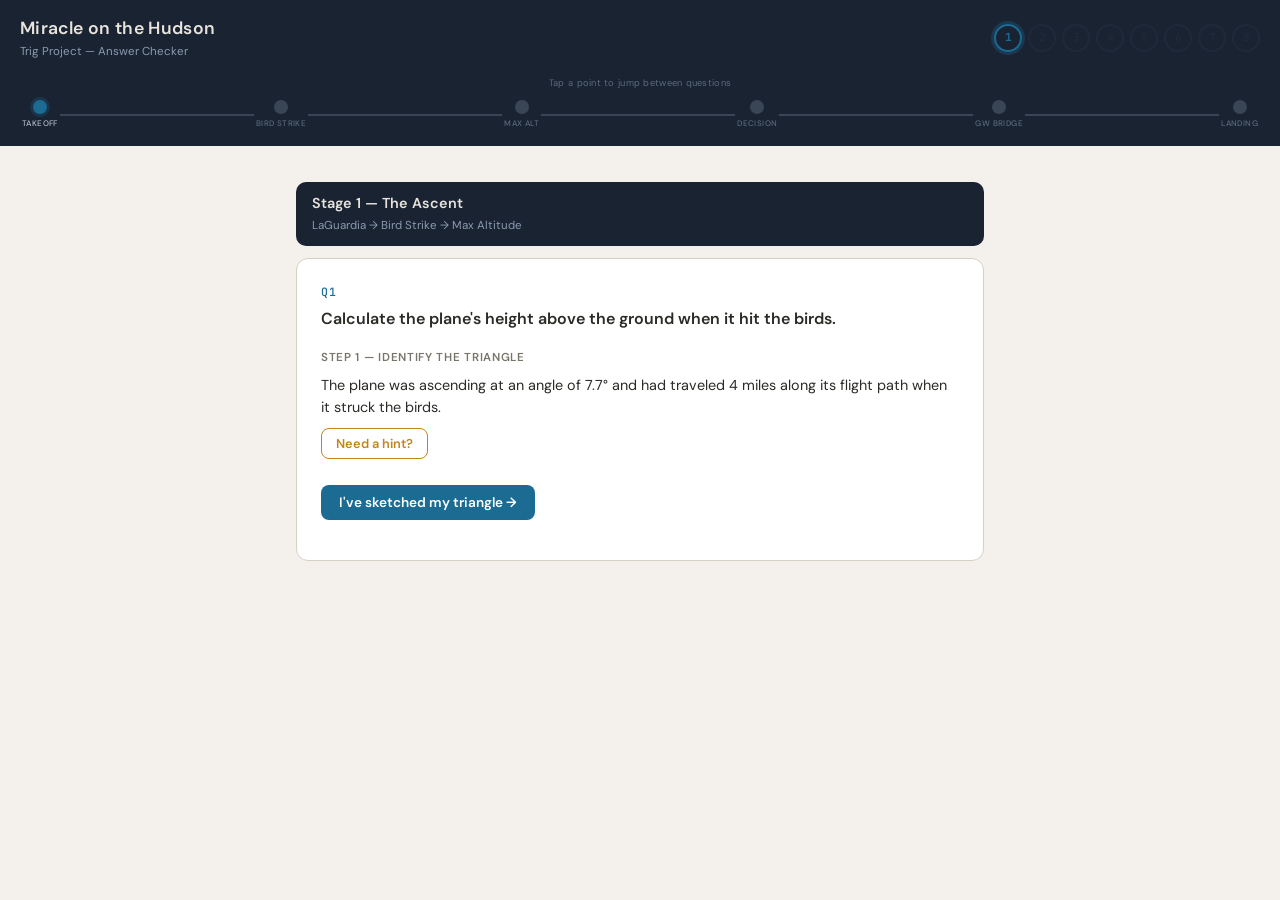
==== index.html @ 53fdb50f "Rename Miracle_on_the_Hudson_Checker.html to index.html" ====
<!DOCTYPE html>
<html lang="en">
<head>
<meta charset="UTF-8">
<meta name="viewport" content="width=device-width, initial-scale=1.0">
<title>Miracle on the Hudson — Answer Checker</title>
<link href="https://fonts.googleapis.com/css2?family=DM+Sans:wght@400;500;600;700&family=JetBrains+Mono:wght@400;500&display=swap" rel="stylesheet">
<style>
*,*::before,*::after{box-sizing:border-box;margin:0;padding:0}
:root{
  --bg:#F4F1EC;--surface:#FFF;--border:#D6D0C4;--text:#2C2A26;--muted:#7A756B;
  --accent:#1B6B93;--accent-lt:#E8F1F5;--ok:#3A7D44;--ok-lt:#E6F2E8;
  --warn:#C4841D;--warn-lt:#FDF3E4;--err:#B33A3A;--err-lt:#FBEAEA;
}
body{font-family:'DM Sans',sans-serif;background:var(--bg);color:var(--text);line-height:1.6;min-height:100vh}

/* ── HEADER ── */
.hdr{background:#1A2332;color:#E8E4DD;padding:14px 20px;position:sticky;top:0;z-index:100;display:flex;justify-content:space-between;align-items:center;gap:12px}
.hdr-left h1{font-size:1.1rem;font-weight:600;letter-spacing:.02em}
.hdr-left .sub{font-size:.72rem;color:#8A9BB0;margin-top:1px}
.hdr-dots{display:flex;gap:6px;align-items:center}
.qd{width:28px;height:28px;border-radius:50%;display:flex;align-items:center;justify-content:center;font-family:'JetBrains Mono',monospace;font-size:.7rem;font-weight:700;border:2px solid #3A4556;color:#3A4556;background:transparent;cursor:pointer;transition:all .2s;flex-shrink:0}
.qd:hover{transform:scale(1.15)}
.qd.done{background:var(--ok);border-color:var(--ok);color:#fff}
.qd.skip{background:var(--warn);border-color:var(--warn);color:#fff}
.qd.active{border-color:var(--accent);color:var(--accent);box-shadow:0 0 0 3px rgba(27,107,147,.3)}
.qd.locked{border-color:#2A3344;color:#2A3344;cursor:default;opacity:.4}
.qd.locked:hover{transform:none}

/* ── FLIGHT NAV ── */
.fp{background:#1A2332;padding:0 20px 12px;position:sticky;top:58px;z-index:99}
.fp-hint{font-size:.58rem;color:#5A6A7A;text-align:center;margin-bottom:6px;letter-spacing:.03em}
.ft{display:flex;align-items:center}
.fn{display:flex;flex-direction:column;align-items:center;z-index:2;flex-shrink:0;cursor:pointer;padding:4px 2px;border-radius:8px;transition:background .2s}
.fn:hover{background:rgba(255,255,255,.06)}
.fn .d{width:14px;height:14px;border-radius:50%;background:#3A4556;border:2px solid #3A4556;transition:.3s}
.fn.a .d{background:var(--accent);border-color:var(--accent);box-shadow:0 0 0 3px rgba(27,107,147,.25)}
.fn.c .d{background:var(--ok);border-color:var(--ok)}
.fn.sk .d{background:var(--warn);border-color:var(--warn)}
.fn:hover .d{transform:scale(1.25)}
.fn .l{font-size:.5rem;color:#5A6A7A;margin-top:3px;white-space:nowrap;text-transform:uppercase;letter-spacing:.05em;font-weight:500}
.fn.a .l,.fn.c .l{color:#B0BCC8}
.fn.sk .l{color:#D4A84A}
.fl{flex:1;height:2px;background:#3A4556;z-index:1}
.fl.c{background:var(--ok)}

/* ── MAIN ── */
.main{max-width:720px;margin:0 auto;padding:16px 16px 40px}

/* Stage headers */
.sh{margin:20px 0 12px;padding:10px 16px;background:#1A2332;color:#E8E4DD;border-radius:10px;display:none}
.sh.v{display:block}
.sh h2{font-size:.9rem;font-weight:600}
.sh p{font-size:.72rem;color:#8A9BB0;margin-top:2px}

/* Cards */
.card{background:var(--surface);border:1px solid var(--border);border-radius:12px;padding:24px;margin-bottom:14px;display:none}
.card.v{display:block}
.card.done{display:block;padding:10px 18px;background:var(--ok-lt);border-color:var(--ok)}
.card.done .qn{margin-bottom:0;color:var(--ok)}
.card.done .qp,.card.done .step,.card.done .fb,.card.done .result-box,.card.done .btn{display:none}
.done-check{color:var(--ok);font-weight:600;font-size:.82rem;display:inline;margin-left:8px}
.card.skipped{display:block;padding:10px 18px;background:var(--warn-lt);border-color:var(--warn);cursor:pointer}
.card.skipped .qn{margin-bottom:0;color:var(--warn)}
.card.skipped .qp,.card.skipped .step,.card.skipped .fb,.card.skipped .result-box,.card.skipped .btn{display:none}
.skip-tag{color:var(--warn);font-weight:600;font-size:.82rem;display:inline;margin-left:8px}

.qn{font-family:'JetBrains Mono',monospace;font-size:.72rem;font-weight:500;color:var(--accent);text-transform:uppercase;letter-spacing:.08em;margin-bottom:6px}
.qp{font-size:1rem;font-weight:600;margin-bottom:18px;line-height:1.5}

/* Steps */
.step{display:none;margin-bottom:16px;animation:fadeIn .3s ease}
.step.show{display:block}
@keyframes fadeIn{from{opacity:0;transform:translateY(8px)}to{opacity:1;transform:none}}
.step-label{font-size:.72rem;font-weight:600;color:var(--muted);text-transform:uppercase;letter-spacing:.06em;margin-bottom:6px}
.step-text{font-size:.9rem;color:var(--text);margin-bottom:10px;line-height:1.55}

/* Triangle fields */
.tri-grid{display:grid;grid-template-columns:1fr 1fr;gap:10px;max-width:360px;margin-bottom:12px}
.tri-field label{display:block;font-size:.75rem;font-weight:600;color:var(--muted);margin-bottom:3px;text-transform:uppercase;letter-spacing:.04em}
.tri-field input{
  font-family:'JetBrains Mono',monospace;font-size:.95rem;padding:8px 12px;
  border:2px solid var(--border);border-radius:8px;background:var(--bg);color:var(--text);width:100%;transition:border-color .2s;
}
.tri-field input:focus{outline:none;border-color:var(--accent)}
.tri-field input.field-err{border-color:var(--err);background:var(--err-lt)}

/* Ratio buttons */
.ratio-row{display:flex;gap:10px;margin-bottom:12px;flex-wrap:wrap}
.ratio-btn{
  font-family:'JetBrains Mono',monospace;font-size:.95rem;font-weight:600;
  padding:12px 24px;border:2px solid var(--accent);border-radius:8px;
  background:var(--accent-lt);color:var(--accent);cursor:pointer;transition:.2s;min-width:80px;text-align:center;
}
.ratio-btn:hover{background:var(--accent);color:#fff}
.ratio-btn.inv{border-color:#6B4C9A;background:#F3EFF8;color:#6B4C9A}
.ratio-btn.inv:hover{background:#6B4C9A;color:#fff}

/* Hint */
.btn-hint{background:transparent;color:var(--warn);border:1.5px solid var(--warn);font-size:.8rem;padding:6px 14px;cursor:pointer;border-radius:8px;font-family:'DM Sans',sans-serif;font-weight:600;transition:.2s}
.btn-hint:hover{background:var(--warn-lt)}
.hint-text{background:var(--warn-lt);border-left:3px solid var(--warn);padding:10px 14px;border-radius:0 8px 8px 0;margin-bottom:10px;font-size:.9rem;color:var(--text);line-height:1.55;font-style:italic;animation:fadeIn .3s ease}

/* Buttons */
.btn{font-family:'DM Sans',sans-serif;font-size:.85rem;font-weight:600;padding:9px 18px;border:none;border-radius:8px;cursor:pointer;transition:.2s}
.btn-go{background:var(--accent);color:#fff}
.btn-go:hover{background:#155A7A}
.btn-next{background:var(--ok);color:#fff}
.btn-next:hover{background:#2E6B37}
.btn-reset{background:transparent;color:var(--err);border:1.5px solid var(--err);font-size:.8rem;padding:6px 14px;cursor:pointer}
.btn-reset:hover{background:var(--err-lt)}

/* Select */
select{font-family:'DM Sans',sans-serif;font-size:.92rem;padding:9px 12px;border:2px solid var(--border);border-radius:8px;background:var(--bg);color:var(--text);cursor:pointer}
select.s-ok{border-color:var(--ok);background:var(--ok-lt)}
select.s-err{border-color:var(--err);background:var(--err-lt)}

/* Feedback */
.fb{margin-top:12px;padding:10px 14px;border-radius:8px;font-size:.88rem;font-weight:500;display:none;line-height:1.5}
.fb.show{display:block}
.fb.ok{background:var(--ok-lt);color:var(--ok)}
.fb.warn{background:var(--warn-lt);color:var(--warn)}
.fb.err{background:var(--err-lt);color:var(--err)}

/* Result box */
.result-box{background:#F0F7FA;border:2px solid var(--accent);border-radius:10px;padding:16px 20px;margin-top:12px}
.result-eq{font-family:'JetBrains Mono',monospace;font-size:1rem;color:var(--accent);font-weight:600;margin-bottom:4px}
.result-val{font-family:'JetBrains Mono',monospace;font-size:1.3rem;color:var(--ok);font-weight:700}

/* Calc row */
.calc-row{display:flex;gap:10px;align-items:center;flex-wrap:wrap;margin-top:12px}
.calc-row input{
  font-family:'JetBrains Mono',monospace;font-size:1rem;padding:10px 14px;
  border:2px solid var(--border);border-radius:8px;background:var(--bg);color:var(--text);width:160px;transition:border-color .2s;
}
.calc-row input:focus{outline:none;border-color:var(--accent)}
.calc-row input.c-ok{border-color:var(--ok);background:var(--ok-lt)}
.calc-row input.c-warn{border-color:var(--warn);background:var(--warn-lt)}
.calc-row input.c-err{border-color:var(--err);background:var(--err-lt)}

@media(max-width:600px){
  .hdr{padding:10px 12px;flex-wrap:wrap;gap:8px}
  .hdr-dots{gap:4px}
  .qd{width:24px;height:24px;font-size:.6rem}
  .fp{padding:0 12px 10px}
  .main{padding:12px 10px 40px}
  .card{padding:18px 14px}
  .fn .l{font-size:.42rem}
  .tri-grid{gap:8px}
  .calc-row input{width:120px}
}
</style>
</head>
<body>
<header class="hdr">
  <div class="hdr-left"><h1>Miracle on the Hudson</h1><div class="sub">Trig Project &mdash; Answer Checker</div></div>
  <div class="hdr-dots" id="hdrDots"></div>
</header>
<div class="fp"><div class="fp-hint">Tap a point to jump between questions</div><div class="ft" id="ft"></div></div>
<main class="main" id="main"></main>

<script>
var NODES = ['Takeoff','Bird Strike','Max Alt','Decision','GW Bridge','Landing'];
var NODE_Q_MAP = [0, 0, 1, 2, 4, 6];

var STAGES = [
  {t:'Stage 1 \u2014 The Ascent', d:'LaGuardia \u2192 Bird Strike \u2192 Max Altitude'},
  {t:'Stage 2 \u2014 The Descent', d:'Max Altitude \u2192 Decision Point'},
  {t:'Stage 3 \u2014 The Approach', d:'GW Bridge \u2192 Hudson River Landing'}
];

var QS = [
  {id:'q1', stage:0, num:'Q1', type:'trig', unitType:'length',
    prompt:'Calculate the plane\'s height above the ground when it hit the birds.',
    context:'The plane was ascending at an angle of 7.7\u00B0 and had traveled 4 miles along its flight path when it struck the birds.',
    sketch:'The plane\'s path is the hypotenuse. The ground is the adjacent side. The height is the opposite side. The 7.7\u00B0 angle is at the ground.',
    expected:{x:'opp', angle:[7.5,7.9], hyp:[[3.8,4.2],[20900,21400]], adj:null, opp:null, ratios:['sin']}},
  {id:'q2', stage:0, num:'Q2', type:'trig', unitType:'length',
    prompt:'How far could the plane travel during the 19-second climb to max altitude?',
    context:'After the bird strike, the plane continued to climb at 2\u00B0 and reached a maximum altitude of 3,060 feet.',
    sketch:'First: subtract your Q1 answer from 3,060 to find how much higher the plane climbed. That extra altitude is the opposite side. The 2\u00B0 angle is at the base. The distance traveled is the hypotenuse \u2014 that\'s your unknown.',
    expected:{x:'hyp', angle:[1.8,2.2], opp:[[150,320]], adj:null, hyp:null, ratios:['sin']}},
  {id:'q3', stage:1, num:'Q3', type:'select',
    prompt:'The plane dropped 1,390 feet while covering 0.5 miles horizontally. Was the actual distance traveled greater than, less than, or equal to 0.5 miles?',
    hint:'The horizontal distance is one leg of the right triangle. The actual flight path is the hypotenuse. In any right triangle, which side is always the longest?',
    options:['Choose one...','Greater than 0.5 miles','Less than 0.5 miles','Equal to 0.5 miles'], correct:'Greater than 0.5 miles'},
  {id:'q4', stage:1, num:'Q4', type:'select',
    prompt:'How do you know?',
    hint:'Think about the relationship between the hypotenuse and the legs in any right triangle.',
    options:['Choose one...','The hypotenuse is always longer than either leg','The angle was steep so it went farther','The plane was moving fast'], correct:'The hypotenuse is always longer than either leg'},
  {id:'q5', stage:1, num:'Q5', type:'trig', unitType:'degrees',
    prompt:'At what angle did the plane descend?',
    context:'The plane dropped 1,390 feet. The horizontal distance covered was 0.5 miles.',
    sketch:'The altitude drop (1,390 ft) is the opposite side. The horizontal distance is the adjacent side \u2014 convert 0.5 miles to feet first! The descent angle is what you\'re solving for.',
    expected:{x:'angle', opp:[[1380,1400]], adj:[[2620,2680]], hyp:null, angle:null, ratios:['tan']}},
  {id:'q6', stage:2, num:'Q6', type:'trig', unitType:'length',
    prompt:'The airplane leveled off at a 3\u00B0 descent angle for the next two miles. How many feet did it drop in altitude?',
    context:'Descent angle is 3\u00B0. Horizontal distance is 2 miles.',
    sketch:'The horizontal distance is the adjacent side \u2014 convert to feet! The altitude drop is the opposite side (your unknown). The 3\u00B0 angle is the descent angle.',
    expected:{x:'opp', angle:[2.8,3.2], adj:[[1.8,2.2],[10400,10700]], hyp:null, opp:null, ratios:['tan']}},
  {id:'q7', stage:2, num:'Q7', type:'trig', unitType:'length',
    prompt:'The GW Bridge is 6 miles from where the plane landed. How high was the plane when it passed over the bridge?',
    context:'The plane descended at 2\u00B0 from the GW Bridge to its landing on the Hudson (altitude = 0 ft). Horizontal distance: 6 miles.',
    sketch:'Work backwards from landing. The horizontal distance (6 miles) is the adjacent side \u2014 convert to feet! The height at the bridge is the opposite side (your unknown). The 2\u00B0 descent angle connects them.',
    expected:{x:'opp', angle:[1.8,2.2], adj:[[5.8,6.2],[31400,32000]], hyp:null, opp:null, ratios:['tan']}},
  {id:'q8', stage:2, num:'Q8', type:'clearance',
    prompt:'The George Washington Bridge is 212 feet tall. By how many feet did the plane clear the bridge?',
    hint:'Clearance = (your Q7 answer) \u2212 212 feet.',
    bridgeHeight:212, atcReport:900}
];

// ── STATE ──
var S = {};
var activeQ = 0;

function init() {
  S = {};
  for (var i = 0; i < QS.length; i++) {
    var q = QS[i];
    S[q.id] = {step:0, ratioOk:false, correct:false, dismissed:false, skipped:false, value:'', hintsUsed:[], hintsShown:{}};
    if (q.type === 'trig') {
      S[q.id].fields = {opp:'',adj:'',hyp:'',angle:''};
      S[q.id].ratio = '';
      S[q.id].inverse = false;
      S[q.id].result = null;
      S[q.id].calcValue = '';
      S[q.id].calcUnit = '';
      S[q.id].calcFeedback = '';
    }
    if (q.type === 'clearance') {
      S[q.id].calcValue = '';
      S[q.id].calcFeedback = '';
    }
  }
  activeQ = 0;
}

// ── PROGRESSION ──
function stageOk(st) {
  if (st === 0) return true;
  for (var i = 0; i < QS.length; i++) { if (QS[i].stage === st-1 && !S[QS[i].id].dismissed) return false; }
  return true;
}
function qUnlocked(qi) {
  var q = QS[qi];
  if (!stageOk(q.stage)) return false;
  if (qi === 0) return true;
  var p = QS[qi-1];
  if (p.stage !== q.stage) return true;
  return S[p.id].dismissed;
}
function stageDone(st) {
  for (var i = 0; i < QS.length; i++) { if (QS[i].stage === st && !S[QS[i].id].dismissed) return false; }
  return true;
}

// ── HELPERS ──
function inRange(v,ranges) {
  if (!ranges) return true;
  for (var i=0;i<ranges.length;i++){var r=ranges[i];if(Array.isArray(r)&&v>=r[0]&&v<=r[1])return true;}
  return false;
}
function fmt(n) {
  if (Math.abs(n)>=100) return Math.round(n).toLocaleString();
  if (Math.abs(n)>=10) return n.toFixed(1);
  return n.toFixed(4);
}
function esc(s){return(s||'').replace(/&/g,'&amp;').replace(/"/g,'&quot;').replace(/</g,'&lt;');}
function copyObj(o){return JSON.parse(JSON.stringify(o));}
function detectUnit(q,s){
  if(q.unitType==='degrees')return 'degrees';
  var fk=['opp','adj','hyp'],nv=[];
  for(var i=0;i<fk.length;i++){var tv=(s.fields[fk[i]]||'').toString().trim();if(tv.toLowerCase()==='x'||!tv)continue;var n=parseFloat(tv);if(!isNaN(n))nv.push(n);}
  var small=true;for(var i=0;i<nv.length;i++){if(nv[i]>=100){small=false;break;}}
  return(nv.length>0&&small)?'miles':'feet';
}

// ── ACTIONS ──
function navTo(qi) {
  if(qi<0||qi>=QS.length||!qUnlocked(qi))return;
  if(qi>activeQ){for(var j=activeQ;j<qi;j++){if(qUnlocked(j)&&!S[QS[j].id].dismissed&&!S[QS[j].id].correct)S[QS[j].id].skipped=true;}}
  S[QS[qi].id].skipped=false;
  activeQ=qi;render();window.scrollTo({top:0,behavior:'smooth'});
}
function advStep(id){S[id].step++;render();}
function dismissQ(id){
  S[id].dismissed=true;S[id].skipped=false;
  var qi=-1;for(var i=0;i<QS.length;i++){if(QS[i].id===id){qi=i;break;}}
  if(qi<QS.length-1){activeQ=qi+1;}
  render();window.scrollTo({top:0,behavior:'smooth'});
}
function showHint(id,hid){
  S[id].hintsShown[hid]=true;
  if(S[id].hintsUsed.indexOf(hid)===-1)S[id].hintsUsed.push(hid);
  render();
}
function updField(id,k,v){S[id].fields[k]=v;S[id].result=null;S[id].ratioOk=false;}
function selAns(id,v){S[id].value=v;S[id].correct=false;render();}
function chkSel(id){
  var q=null;for(var i=0;i<QS.length;i++){if(QS[i].id===id){q=QS[i];break;}}
  S[id].correct=(S[id].value===q.correct);render();
}
function updCalc(id,val){S[id].calcValue=val;S[id].calcFeedback='';}
function updCalcUnit(id,val){S[id].calcUnit=val;S[id].calcFeedback='';}

function clickRatio(id,ratio,inverse){
  var q=null;for(var i=0;i<QS.length;i++){if(QS[i].id===id){q=QS[i];break;}}
  var s=S[id],f=s.fields,ex=q.expected;
  var xField=null,xCount=0,fk=['opp','adj','hyp','angle'];
  for(var i=0;i<fk.length;i++){if((f[fk[i]]||'').toString().toLowerCase().trim()==='x'){xField=fk[i];xCount++;}}
  if(xCount!==1){s.result={error:'Mark exactly one field as "x" \u2014 the value you are solving for.'};render();return;}
  if(xField!==ex.x){s.result={error:'Think about what the question is asking you to find. Which measurement is the unknown?'};render();return;}
  if(xField==='angle'&&!inverse){s.result={error:'You\'re solving for an angle. When you know the sides and need the angle, you need an inverse trig function.'};render();return;}
  if(xField!=='angle'&&inverse){s.result={error:'You\'re solving for a side, not an angle. Use a regular trig ratio (SIN, COS, or TAN) instead of an inverse.'};render();return;}
  var errs={},names={opp:'Opposite',adj:'Adjacent',hyp:'Hypotenuse',angle:'Angle'};
  for(var i=0;i<fk.length;i++){var k=fk[i];if(k===xField)continue;var tv=(f[k]||'').toString().trim();if(!tv)continue;var n=parseFloat(tv);if(isNaN(n)){errs[k]=true;continue;}var expected=(k==='angle')?(ex.angle?[ex.angle]:null):ex[k];if(expected&&!inRange(n,expected))errs[k]=true;}
  if(Object.keys(errs).length>0){var bad=Object.keys(errs).map(function(k){return names[k];}).join(', ');s.result={error:'Check your value for: '+bad+'. Re-read the problem and review your diagram.',ef:errs};render();return;}
  if(ex.ratios.indexOf(ratio)===-1){s.result={error:'That ratio does not connect your angle to the unknown. Think: SOH-CAH-TOA. Which ratio uses the sides you have?'};render();return;}
  var vals={};for(var i=0;i<fk.length;i++){var k=fk[i];var tv=(f[k]||'').trim();if(tv.toLowerCase()==='x'||!tv)continue;vals[k]=parseFloat(tv);}
  var rad=function(d){return d*Math.PI/180;};var ans=null;
  if(xField==='opp'){if(ratio==='sin')ans=vals.hyp*Math.sin(rad(vals.angle));if(ratio==='tan')ans=vals.adj*Math.tan(rad(vals.angle));}
  if(xField==='adj'){if(ratio==='cos')ans=vals.hyp*Math.cos(rad(vals.angle));if(ratio==='tan')ans=vals.opp/Math.tan(rad(vals.angle));}
  if(xField==='hyp'){if(ratio==='sin')ans=vals.opp/Math.sin(rad(vals.angle));if(ratio==='cos')ans=vals.adj/Math.cos(rad(vals.angle));}
  if(xField==='angle'){if(ratio==='sin')ans=Math.asin(vals.opp/vals.hyp)*180/Math.PI;if(ratio==='cos')ans=Math.acos(vals.adj/vals.hyp)*180/Math.PI;if(ratio==='tan')ans=Math.atan(vals.opp/vals.adj)*180/Math.PI;}
  if(ans===null||isNaN(ans)){s.result={error:'Something went wrong. Check your values.'};render();return;}
  var rm={sin:['opp','hyp'],cos:['adj','hyp'],tan:['opp','adj']};var parts=rm[ratio];var eq='';
  if(xField==='angle'){eq=ratio+'\u207B\u00B9( '+vals[parts[0]]+' / '+vals[parts[1]]+' ) = ?';}
  else if(xField===parts[0]){eq=ratio+'('+vals.angle+'\u00B0) \u00D7 '+vals[parts[1]]+' = ?';}
  else if(xField===parts[1]){eq=vals[parts[0]]+' / '+ratio+'('+vals.angle+'\u00B0) = ?';}
  s.ratio=ratio;s.inverse=inverse;s.result={answer:ans,equation:eq};s.ratioOk=true;s.calcValue='';s.calcUnit='';s.calcFeedback='';render();
}

function checkCalc(id){
  var q=null;for(var i=0;i<QS.length;i++){if(QS[i].id===id){q=QS[i];break;}}
  var s=S[id];var typed=parseFloat(s.calcValue);
  if(isNaN(typed)){s.calcFeedback='err:Enter a number.';render();return;}
  var computed=s.result.answer;var computedUnit=detectUnit(q,s);
  var studentVal=typed;
  if(q.unitType==='length'){
    var su=s.calcUnit||'feet';
    if(computedUnit==='feet'&&su==='miles')studentVal=typed*5280;
    if(computedUnit==='miles'&&su==='feet')studentVal=typed/5280;
  }
  var diff=Math.abs(studentVal-computed);var pct=(computed!==0)?(diff/Math.abs(computed))*100:diff;
  if(pct<=2){s.correct=true;s.calcFeedback='ok';}
  else if(pct<=8){s.calcFeedback='warn:Close! Double-check your rounding or make sure your calculator is in degree mode.';}
  else{s.calcFeedback='err:That\'s not matching. Re-enter the equation in your calculator carefully. If you\'re stuck, bring your work to your teacher.';}
  render();
}

function resetQ(id){
  var hu=S[id].hintsUsed;
  S[id]={step:1,ratioOk:false,correct:false,dismissed:false,skipped:false,value:'',hintsUsed:hu,hintsShown:{},
    fields:{opp:'',adj:'',hyp:'',angle:''},ratio:'',inverse:false,result:null,calcValue:'',calcUnit:'',calcFeedback:''};
  render();
}

function updClearance(id,val){S[id].calcValue=val;S[id].calcFeedback='';}

function checkClearance(id){
  var q=null;for(var i=0;i<QS.length;i++){if(QS[i].id===id){q=QS[i];break;}}
  var s=S[id];var typed=parseFloat(s.calcValue);
  if(isNaN(typed)){s.calcFeedback='err:Enter a number.';render();return;}
  if(typed>=750&&typed<=1050){s.correct=true;s.calcFeedback='ok';}
  else if(typed>=600&&typed<=1200){s.calcFeedback='warn:That\'s in the neighborhood but seems off. Clearance = (height at bridge) \u2212 212. Double-check your subtraction.';}
  else{s.calcFeedback='err:That doesn\'t seem right. Clearance = (your Q7 answer) \u2212 212 feet. Try again, or bring your work to your teacher.';}
  render();
}

// ── RENDER ──
function render(){
  var m=document.getElementById('main');m.innerHTML='';
  var cs=-1;
  for(var qi=0;qi<QS.length;qi++){
    var q=QS[qi];
    if(q.stage!==cs){
      cs=q.stage;
      if(stageDone(q.stage)){while(qi<QS.length-1&&QS[qi+1].stage===q.stage)qi++;continue;}
      if(stageOk(q.stage)){var sh=document.createElement('div');sh.className='sh v';sh.innerHTML='<h2>'+STAGES[q.stage].t+'</h2><p>'+STAGES[q.stage].d+'</p>';m.appendChild(sh);}
    }
    var s=S[q.id];var card=document.createElement('div');
    if(s.dismissed){
      card.className='card done';card.id='c-'+q.id;
      card.innerHTML='<div class="qn">'+q.num+'<span class="done-check">\u2713 Complete</span></div>';
    }else if(s.skipped&&qi!==activeQ){
      card.className='card skipped';card.id='c-'+q.id;
      card.innerHTML='<div class="qn">'+q.num+'<span class="skip-tag">\u25CB Skipped \u2014 tap to return</span></div>';
      (function(idx){card.addEventListener('click',function(){navTo(idx);});})(qi);
    }else if(qi===activeQ&&qUnlocked(qi)){
      card.className='card v';card.id='c-'+q.id;
      var h='<div class="qn">'+q.num+'</div><div class="qp">'+q.prompt+'</div>';
      if(q.type==='trig')h+=renderTrig(q,s,qi);
      else if(q.type==='clearance')h+=renderClearance(q,s,qi);
      else h+=renderSel(q,s,qi);
      card.innerHTML=h;
    }else{continue;}
    m.appendChild(card);
  }
  renderTrack();renderDots();
}

function renderTrig(q,s,qi){
  var h='';
  // Step 1
  h+='<div class="step show"><div class="step-label">Step 1 \u2014 Identify the Triangle</div><div class="step-text">'+q.context+'</div>';
  if(s.hintsShown.sketch){h+='<div class="hint-text">'+q.sketch+'</div>';}
  else if(!s.ratioOk&&!s.correct){h+='<button class="btn-hint" onclick="showHint(\''+q.id+'\',\'sketch\')">Need a hint?</button><br><br>';}
  if(s.step===0&&!s.correct){h+='<button class="btn btn-go" onclick="advStep(\''+q.id+'\')">I\'ve sketched my triangle \u2192</button>';}
  h+='</div>';
  // Step 2
  if(s.step>=1){
    var ef=(s.result&&s.result.ef)||{};
    h+='<div class="step show"><div class="step-label">Step 2 \u2014 Label What You Know</div><div class="step-text">Fill in the value for each part you know. Put <strong>x</strong> for the unknown. Leave unused fields blank.</div><div class="tri-grid">';
    var fk=['opp','adj','hyp','angle'],fn={opp:'Opposite',adj:'Adjacent',hyp:'Hypotenuse',angle:'Angle'};
    for(var i=0;i<fk.length;i++){var k=fk[i];h+='<div class="tri-field"><label>'+fn[k]+'</label><input type="text" value="'+esc(s.fields[k])+'" oninput="updField(\''+q.id+'\',\''+k+'\',this.value)" class="'+(ef[k]?'field-err':'')+'" '+((s.ratioOk||s.correct)?'readonly ':'')+' placeholder="value or x"></div>';}
    h+='</div>';
    if(s.step===1&&!s.ratioOk&&!s.correct){h+='<button class="btn btn-go" onclick="advStep(\''+q.id+'\')">I\'ve labeled my triangle \u2192</button>';}
    h+='</div>';
  }
  // Step 3
  if(s.step>=2&&!s.ratioOk&&!s.correct){
    h+='<div class="step show"><div class="step-label">Step 3 \u2014 Choose Your Ratio</div><div class="step-text">Which trig ratio connects your angle to the sides you labeled?</div><div class="ratio-row">';
    h+='<button class="ratio-btn" onclick="clickRatio(\''+q.id+'\',\'sin\',false)">SIN</button>';
    h+='<button class="ratio-btn" onclick="clickRatio(\''+q.id+'\',\'cos\',false)">COS</button>';
    h+='<button class="ratio-btn" onclick="clickRatio(\''+q.id+'\',\'tan\',false)">TAN</button>';
    h+='</div><div class="ratio-row">';
    h+='<button class="ratio-btn inv" onclick="clickRatio(\''+q.id+'\',\'sin\',true)">SIN\u207B\u00B9</button>';
    h+='<button class="ratio-btn inv" onclick="clickRatio(\''+q.id+'\',\'cos\',true)">COS\u207B\u00B9</button>';
    h+='<button class="ratio-btn inv" onclick="clickRatio(\''+q.id+'\',\'tan\',true)">TAN\u207B\u00B9</button>';
    h+='</div></div>';
  }
  // Ratio error
  if(s.result&&s.result.error&&!s.ratioOk&&!s.correct){
    h+='<div class="fb err show">\u26A0 '+s.result.error+'<br><br><strong>Bring your work to your teacher for help.</strong></div>';
    h+='<div style="margin-top:10px"><button class="btn btn-reset" onclick="resetQ(\''+q.id+'\')">\u21BA Start Over</button></div>';
  }
  // Step 4 - calculator
  if(s.ratioOk&&!s.correct){
    h+='<div class="step show"><div class="step-label">Step 4 \u2014 Solve with Your Calculator</div>';
    h+='<div class="result-box"><div class="result-eq">'+s.result.equation+'</div></div>';
    h+='<div class="step-text" style="margin-top:12px">Type this into your calculator and enter your answer:</div>';
    h+='<div class="calc-row">';
    var cfClass='';if(s.calcFeedback){if(s.calcFeedback==='ok')cfClass=' c-ok';else if(s.calcFeedback.indexOf('warn:')===0)cfClass=' c-warn';else if(s.calcFeedback.indexOf('err:')===0)cfClass=' c-err';}
    h+='<input type="text" inputmode="decimal" value="'+esc(s.calcValue)+'" placeholder="Your answer" oninput="updCalc(\''+q.id+'\',this.value)" class="'+cfClass.trim()+'">';
    if(q.unitType==='length'){h+='<select onchange="updCalcUnit(\''+q.id+'\',this.value)"><option value="feet"'+(s.calcUnit==='feet'||!s.calcUnit?' selected':'')+'>feet</option><option value="miles"'+(s.calcUnit==='miles'?' selected':'')+'>miles</option></select>';}
    else{h+='<span style="font-size:.85rem;color:var(--muted);font-weight:500">degrees</span>';}
    h+='<button class="btn btn-go" onclick="checkCalc(\''+q.id+'\')">Check</button></div>';
    if(s.calcFeedback&&s.calcFeedback!=='ok'){var fbType=s.calcFeedback.indexOf('warn:')===0?'warn':'err';var fbMsg=s.calcFeedback.split(':').slice(1).join(':');h+='<div class="fb '+fbType+' show" style="margin-top:10px">'+fbMsg+'</div>';}
    h+='</div>';
  }
  // Success
  if(s.correct){
    var du=detectUnit(q,s);var doneEq=s.result.equation.replace('= ?','= '+fmt(s.result.answer)+' '+du);
    h+='<div class="step show"><div class="result-box"><div class="result-eq">'+doneEq+'</div><div class="result-val">\u2713 '+s.calcValue+' '+(s.calcUnit||du)+'</div></div>';
    h+='<div class="fb ok show" style="margin-top:12px">\u2713 Nice work! Your setup and calculation are correct.</div>';
    h+='<div style="margin-top:10px"><button class="btn btn-next" onclick="dismissQ(\''+q.id+'\')">'+(qi<QS.length-1?'Continue':'Finish')+' \u2192</button></div></div>';
  }
  return h;
}

function renderSel(q,s,qi){
  var h='<div class="step show">';
  if(s.hintsShown.hint){h+='<div class="hint-text" style="margin-bottom:12px">'+q.hint+'</div>';}
  else if(!s.correct){h+='<div style="margin-bottom:12px"><button class="btn-hint" onclick="showHint(\''+q.id+'\',\'hint\')">Need a hint?</button></div>';}
  h+='<select onchange="selAns(\''+q.id+'\',this.value)" class="'+(s.correct?'s-ok':(s.value&&s.value!==q.options[0]&&!s.correct?'s-err':''))+'">';
  for(var i=0;i<q.options.length;i++){var o=q.options[i];h+='<option value="'+esc(o)+'" '+(s.value===o?'selected':'')+'>'+o+'</option>';}
  h+='</select>';
  if(!s.correct){h+='<div style="margin-top:10px"><button class="btn btn-go" onclick="chkSel(\''+q.id+'\')">Check</button></div>';}
  if(s.correct){h+='<div class="fb ok show" style="margin-top:10px">\u2713 That\'s right!</div><div style="margin-top:10px"><button class="btn btn-next" onclick="dismissQ(\''+q.id+'\')">Continue \u2192</button></div>';}
  else if(s.value&&s.value!==q.options[0]){h+='<div class="fb err show" style="margin-top:10px">Not quite \u2014 try again.</div>';}
  h+='</div>';return h;
}

function renderClearance(q,s,qi){
  var h='<div class="step show">';
  h+='<div class="step-text">Air traffic controllers reported seeing the plane clear the George Washington Bridge by less than 900 feet. The bridge is '+q.bridgeHeight+' feet tall.</div>';
  if(s.hintsShown.hint){h+='<div class="hint-text">'+q.hint+'</div>';}
  else if(!s.correct){h+='<div style="margin-bottom:12px"><button class="btn-hint" onclick="showHint(\''+q.id+'\',\'hint\')">Need a hint?</button></div>';}
  if(!s.correct){
    h+='<div class="step-text" style="font-weight:600">How many feet of clearance did the plane have above the bridge?</div>';
    h+='<div class="calc-row">';
    var cfClass='';if(s.calcFeedback){if(s.calcFeedback==='ok')cfClass=' c-ok';else if(s.calcFeedback.indexOf('warn:')===0)cfClass=' c-warn';else if(s.calcFeedback.indexOf('err:')===0)cfClass=' c-err';}
    h+='<input type="text" inputmode="decimal" value="'+esc(s.calcValue)+'" placeholder="Clearance in feet" oninput="updClearance(\''+q.id+'\',this.value)" class="'+cfClass.trim()+'">';
    h+='<span style="font-size:.85rem;color:var(--muted);font-weight:500">feet</span>';
    h+='<button class="btn btn-go" onclick="checkClearance(\''+q.id+'\')">Check</button></div>';
    if(s.calcFeedback&&s.calcFeedback!=='ok'){var fbType=s.calcFeedback.indexOf('warn:')===0?'warn':'err';var fbMsg=s.calcFeedback.split(':').slice(1).join(':');h+='<div class="fb '+fbType+' show" style="margin-top:10px">'+fbMsg+'</div>';}
  }
  if(s.correct){
    var val=parseFloat(s.calcValue);
    h+='<div class="result-box" style="margin-top:12px"><div class="result-eq">Plane height at bridge \u2212 Bridge height = Clearance</div><div class="result-val">\u2248 '+Math.round(val)+' feet of clearance</div></div>';
    if(val<q.atcReport){h+='<div class="fb ok show" style="margin-top:12px">\u2713 Your answer confirms the controllers\' report \u2014 the plane cleared the bridge by less than '+q.atcReport+' feet. An incredibly tight margin.</div>';}
    else{h+='<div class="fb warn show" style="margin-top:12px">Your answer of '+Math.round(val)+' feet is right at the '+q.atcReport+'-foot mark. Due to rounding, the actual clearance was likely just under '+q.atcReport+' feet \u2014 confirming the controllers\' report. Either way, an incredibly tight margin.</div>';}
    // Flight path summary
    h+='<div style="margin-top:16px;padding:14px;background:var(--bg);border-radius:10px;border:1px solid var(--border)">';
    h+='<div style="font-size:.8rem;font-weight:600;color:var(--muted);text-transform:uppercase;letter-spacing:.05em;margin-bottom:8px">Your Flight Path Summary</div>';
    var sm=[{id:'q1',label:'Height at bird strike'},{id:'q2',label:'Distance climbed to max altitude'},{id:'q5',label:'Descent angle'},{id:'q6',label:'Altitude drop during 3\u00B0 descent'},{id:'q7',label:'Height at GW Bridge'}];
    for(var i=0;i<sm.length;i++){var ss=S[sm[i].id];if(ss&&ss.correct&&ss.result&&ss.result.answer!==undefined){var sq=null;for(var j=0;j<QS.length;j++){if(QS[j].id===sm[i].id){sq=QS[j];break;}}var du=sq?detectUnit(sq,ss):'feet';h+='<div style="font-size:.88rem;padding:3px 0;color:var(--text)">'+sm[i].label+': <strong>'+fmt(ss.result.answer)+' '+du+'</strong></div>';}}
    h+='</div>';
    h+='<div style="margin-top:12px"><button class="btn btn-next" onclick="dismissQ(\''+q.id+'\')">Finish \u2192</button></div>';
  }
  h+='</div>';return h;
}

// ── HEADER DOTS ──
function renderDots(){
  var c=document.getElementById('hdrDots');c.innerHTML='';
  for(var i=0;i<QS.length;i++){
    var q=QS[i],s=S[q.id];
    var dot=document.createElement('div');dot.className='qd';
    if(s.dismissed){dot.classList.add('done');}
    else if(s.skipped){dot.classList.add('skip');}
    else if(i===activeQ){dot.classList.add('active');}
    else if(!qUnlocked(i)){dot.classList.add('locked');}
    dot.textContent=(i+1);
    (function(idx){dot.addEventListener('click',function(){if(qUnlocked(idx))navTo(idx);});})(i);
    c.appendChild(dot);
  }
}

// ── FLIGHT TRACK ──
function renderTrack(){
  var t=document.getElementById('ft');t.innerHTML='';
  var done=0;for(var i=0;i<QS.length;i++){if(S[QS[i].id].dismissed)done++;}
  var ai=Math.min(Math.floor(done*NODES.length/QS.length),NODES.length-1);
  var nodeSkipped=[];
  for(var i=0;i<NODES.length;i++){var startQ=NODE_Q_MAP[i];var endQ=(i<NODES.length-1)?NODE_Q_MAP[i+1]:QS.length;var hs=false;for(var j=startQ;j<endQ;j++){if(S[QS[j].id].skipped){hs=true;break;}}nodeSkipped.push(hs);}
  for(var i=0;i<NODES.length;i++){
    if(i>0){var ln=document.createElement('div');ln.className='fl'+(i<=ai?' c':'');t.appendChild(ln);}
    var n=document.createElement('div');var cls='fn';if(i<ai)cls+=' c';else if(i===ai)cls+=' a';if(nodeSkipped[i])cls+=' sk';n.className=cls;
    n.innerHTML='<div class="d"></div><div class="l">'+NODES[i]+'</div>';
    (function(idx){n.addEventListener('click',function(){var tq=NODE_Q_MAP[idx];for(var j=tq;j<QS.length;j++){if(qUnlocked(j)&&!S[QS[j].id].dismissed){navTo(j);return;}}for(var j=tq;j>=0;j--){if(qUnlocked(j)){navTo(j);return;}}});})(i);
    t.appendChild(n);
  }
}

// ── INIT ──
init();
for(var i=0;i<QS.length;i++){if(!S[QS[i].id].dismissed&&qUnlocked(i)){activeQ=i;break;}}
render();
</script>
</body>
</html>
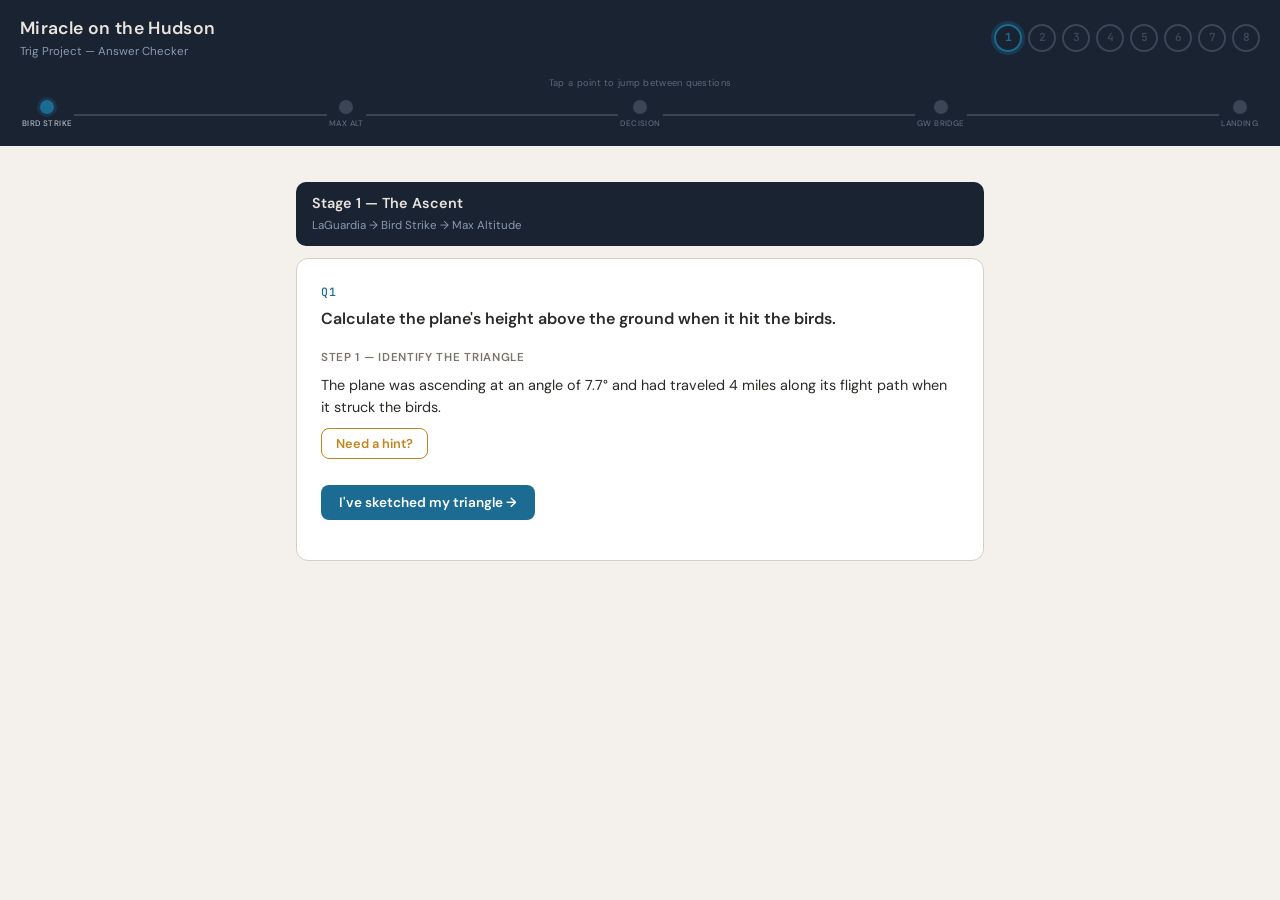
==== commit a842acdc: "Update index.html Added some UI functionality and removed weird visual bugs in nav." ====
--- a/index.html
+++ b/index.html
@@ -160,8 +160,8 @@
 <main class="main" id="main"></main>
 
 <script>
-var NODES = ['Takeoff','Bird Strike','Max Alt','Decision','GW Bridge','Landing'];
-var NODE_Q_MAP = [0, 0, 1, 2, 4, 6];
+var NODES = ['Bird Strike','Max Alt','Decision','GW Bridge','Landing'];
+var NODE_Q_MAP = [0, 1, 2, 4, 6];
 
 var STAGES = [
   {t:'Stage 1 \u2014 The Ascent', d:'LaGuardia \u2192 Bird Strike \u2192 Max Altitude'},
@@ -183,11 +183,11 @@
   {id:'q3', stage:1, num:'Q3', type:'select',
     prompt:'The plane dropped 1,390 feet while covering 0.5 miles horizontally. Was the actual distance traveled greater than, less than, or equal to 0.5 miles?',
     hint:'The horizontal distance is one leg of the right triangle. The actual flight path is the hypotenuse. In any right triangle, which side is always the longest?',
-    options:['Choose one...','Greater than 0.5 miles','Less than 0.5 miles','Equal to 0.5 miles'], correct:'Greater than 0.5 miles'},
+    options:['Choose one...','Greater than 0.5 miles','Less than 0.5 miles','Equal to 0.5 miles'], ch:1846527719},
   {id:'q4', stage:1, num:'Q4', type:'select',
     prompt:'How do you know?',
     hint:'Think about the relationship between the hypotenuse and the legs in any right triangle.',
-    options:['Choose one...','The hypotenuse is always longer than either leg','The angle was steep so it went farther','The plane was moving fast'], correct:'The hypotenuse is always longer than either leg'},
+    options:['Choose one...','The hypotenuse is always longer than either leg','The angle was steep so it went farther','The plane was moving fast'], ch:173942290},
   {id:'q5', stage:1, num:'Q5', type:'trig', unitType:'degrees',
     prompt:'At what angle did the plane descend?',
     context:'The plane dropped 1,390 feet. The horizontal distance covered was 0.5 miles.',
@@ -249,6 +249,10 @@
   if (p.stage !== q.stage) return true;
   return S[p.id].dismissed;
 }
+function qReachable(qi) {
+  // For nav: any question in an unlocked stage is reachable
+  return stageOk(QS[qi].stage);
+}
 function stageDone(st) {
   for (var i = 0; i < QS.length; i++) { if (QS[i].stage === st && !S[QS[i].id].dismissed) return false; }
   return true;
@@ -275,10 +279,12 @@
   return(nv.length>0&&small)?'miles':'feet';
 }
 
+function _h(s){var v=5381;for(var i=0;i<s.length;i++){v=((v<<5)+v)+s.charCodeAt(i);v=v&v;}return v>>>0;}
+
 // ── ACTIONS ──
 function navTo(qi) {
-  if(qi<0||qi>=QS.length||!qUnlocked(qi))return;
-  if(qi>activeQ){for(var j=activeQ;j<qi;j++){if(qUnlocked(j)&&!S[QS[j].id].dismissed&&!S[QS[j].id].correct)S[QS[j].id].skipped=true;}}
+  if(qi<0||qi>=QS.length)return;
+  if(qi>activeQ){for(var j=activeQ;j<qi;j++){if(!S[QS[j].id].dismissed&&!S[QS[j].id].correct)S[QS[j].id].skipped=true;}}
   S[QS[qi].id].skipped=false;
   activeQ=qi;render();window.scrollTo({top:0,behavior:'smooth'});
 }
@@ -298,7 +304,7 @@
 function selAns(id,v){S[id].value=v;S[id].correct=false;render();}
 function chkSel(id){
   var q=null;for(var i=0;i<QS.length;i++){if(QS[i].id===id){q=QS[i];break;}}
-  S[id].correct=(S[id].value===q.correct);render();
+  S[id].correct=(_h(S[id].value)===q.ch);render();
 }
 function updCalc(id,val){S[id].calcValue=val;S[id].calcFeedback='';}
 function updCalcUnit(id,val){S[id].calcUnit=val;S[id].calcFeedback='';}
@@ -361,8 +367,9 @@
   var q=null;for(var i=0;i<QS.length;i++){if(QS[i].id===id){q=QS[i];break;}}
   var s=S[id];var typed=parseFloat(s.calcValue);
   if(isNaN(typed)){s.calcFeedback='err:Enter a number.';render();return;}
-  if(typed>=750&&typed<=1050){s.correct=true;s.calcFeedback='ok';}
-  else if(typed>=600&&typed<=1200){s.calcFeedback='warn:That\'s in the neighborhood but seems off. Clearance = (height at bridge) \u2212 212. Double-check your subtraction.';}
+  var _a=q.bridgeHeight*3+114,_b=q.bridgeHeight*5-10,_c=q.bridgeHeight*3-36,_d=q.bridgeHeight*6-72;
+  if(typed>=_a&&typed<=_b){s.correct=true;s.calcFeedback='ok';}
+  else if(typed>=_c&&typed<=_d){s.calcFeedback='warn:That\'s in the neighborhood but seems off. Clearance = (height at bridge) \u2212 212. Double-check your subtraction.';}
   else{s.calcFeedback='err:That doesn\'t seem right. Clearance = (your Q7 answer) \u2212 212 feet. Try again, or bring your work to your teacher.';}
   render();
 }
@@ -375,8 +382,9 @@
     var q=QS[qi];
     if(q.stage!==cs){
       cs=q.stage;
-      if(stageDone(q.stage)){while(qi<QS.length-1&&QS[qi+1].stage===q.stage)qi++;continue;}
-      if(stageOk(q.stage)){var sh=document.createElement('div');sh.className='sh v';sh.innerHTML='<h2>'+STAGES[q.stage].t+'</h2><p>'+STAGES[q.stage].d+'</p>';m.appendChild(sh);}
+      var stageHasActive=false;for(var k=0;k<QS.length;k++){if(QS[k].stage===q.stage&&k===activeQ){stageHasActive=true;break;}}
+      if(stageDone(q.stage)&&!stageHasActive){while(qi<QS.length-1&&QS[qi+1].stage===q.stage)qi++;continue;}
+      if(stageHasActive||stageOk(q.stage)){var sh=document.createElement('div');sh.className='sh v';sh.innerHTML='<h2>'+STAGES[q.stage].t+'</h2><p>'+STAGES[q.stage].d+'</p>';m.appendChild(sh);}
     }
     var s=S[q.id];var card=document.createElement('div');
     if(s.dismissed){
@@ -386,7 +394,7 @@
       card.className='card skipped';card.id='c-'+q.id;
       card.innerHTML='<div class="qn">'+q.num+'<span class="skip-tag">\u25CB Skipped \u2014 tap to return</span></div>';
       (function(idx){card.addEventListener('click',function(){navTo(idx);});})(qi);
-    }else if(qi===activeQ&&qUnlocked(qi)){
+    }else if(qi===activeQ){
       card.className='card v';card.id='c-'+q.id;
       var h='<div class="qn">'+q.num+'</div><div class="qp">'+q.prompt+'</div>';
       if(q.type==='trig')h+=renderTrig(q,s,qi);
@@ -510,9 +518,8 @@
     if(s.dismissed){dot.classList.add('done');}
     else if(s.skipped){dot.classList.add('skip');}
     else if(i===activeQ){dot.classList.add('active');}
-    else if(!qUnlocked(i)){dot.classList.add('locked');}
     dot.textContent=(i+1);
-    (function(idx){dot.addEventListener('click',function(){if(qUnlocked(idx))navTo(idx);});})(i);
+    (function(idx){dot.addEventListener('click',function(){navTo(idx);});})(i);
     c.appendChild(dot);
   }
 }
@@ -520,22 +527,30 @@
 // ── FLIGHT TRACK ──
 function renderTrack(){
   var t=document.getElementById('ft');t.innerHTML='';
-  var done=0;for(var i=0;i<QS.length;i++){if(S[QS[i].id].dismissed)done++;}
-  var ai=Math.min(Math.floor(done*NODES.length/QS.length),NODES.length-1);
+  // Find which node the active question belongs to
+  var activeNode=0;
+  for(var i=NODES.length-1;i>=0;i--){if(activeQ>=NODE_Q_MAP[i]){activeNode=i;break;}}
   var nodeSkipped=[];
   for(var i=0;i<NODES.length;i++){var startQ=NODE_Q_MAP[i];var endQ=(i<NODES.length-1)?NODE_Q_MAP[i+1]:QS.length;var hs=false;for(var j=startQ;j<endQ;j++){if(S[QS[j].id].skipped){hs=true;break;}}nodeSkipped.push(hs);}
+  // Check which nodes are fully complete
+  var nodeDone=[];
+  for(var i=0;i<NODES.length;i++){var startQ=NODE_Q_MAP[i];var endQ=(i<NODES.length-1)?NODE_Q_MAP[i+1]:QS.length;var allDone=true;for(var j=startQ;j<endQ;j++){if(!S[QS[j].id].dismissed){allDone=false;break;}}nodeDone.push(allDone);}
   for(var i=0;i<NODES.length;i++){
-    if(i>0){var ln=document.createElement('div');ln.className='fl'+(i<=ai?' c':'');t.appendChild(ln);}
-    var n=document.createElement('div');var cls='fn';if(i<ai)cls+=' c';else if(i===ai)cls+=' a';if(nodeSkipped[i])cls+=' sk';n.className=cls;
+    if(i>0){var ln=document.createElement('div');ln.className='fl'+(nodeDone[i-1]?' c':'');t.appendChild(ln);}
+    var n=document.createElement('div');var cls='fn';
+    if(nodeDone[i])cls+=' c';
+    else if(i===activeNode)cls+=' a';
+    if(nodeSkipped[i])cls+=' sk';
+    n.className=cls;
     n.innerHTML='<div class="d"></div><div class="l">'+NODES[i]+'</div>';
-    (function(idx){n.addEventListener('click',function(){var tq=NODE_Q_MAP[idx];for(var j=tq;j<QS.length;j++){if(qUnlocked(j)&&!S[QS[j].id].dismissed){navTo(j);return;}}for(var j=tq;j>=0;j--){if(qUnlocked(j)){navTo(j);return;}}});})(i);
+    (function(idx){n.addEventListener('click',function(){var tq=NODE_Q_MAP[idx];for(var j=tq;j<QS.length;j++){if(!S[QS[j].id].dismissed){navTo(j);return;}}navTo(tq);});})(i);
     t.appendChild(n);
   }
 }
 
 // ── INIT ──
 init();
-for(var i=0;i<QS.length;i++){if(!S[QS[i].id].dismissed&&qUnlocked(i)){activeQ=i;break;}}
+for(var i=0;i<QS.length;i++){if(!S[QS[i].id].dismissed){activeQ=i;break;}}
 render();
 </script>
 </body>
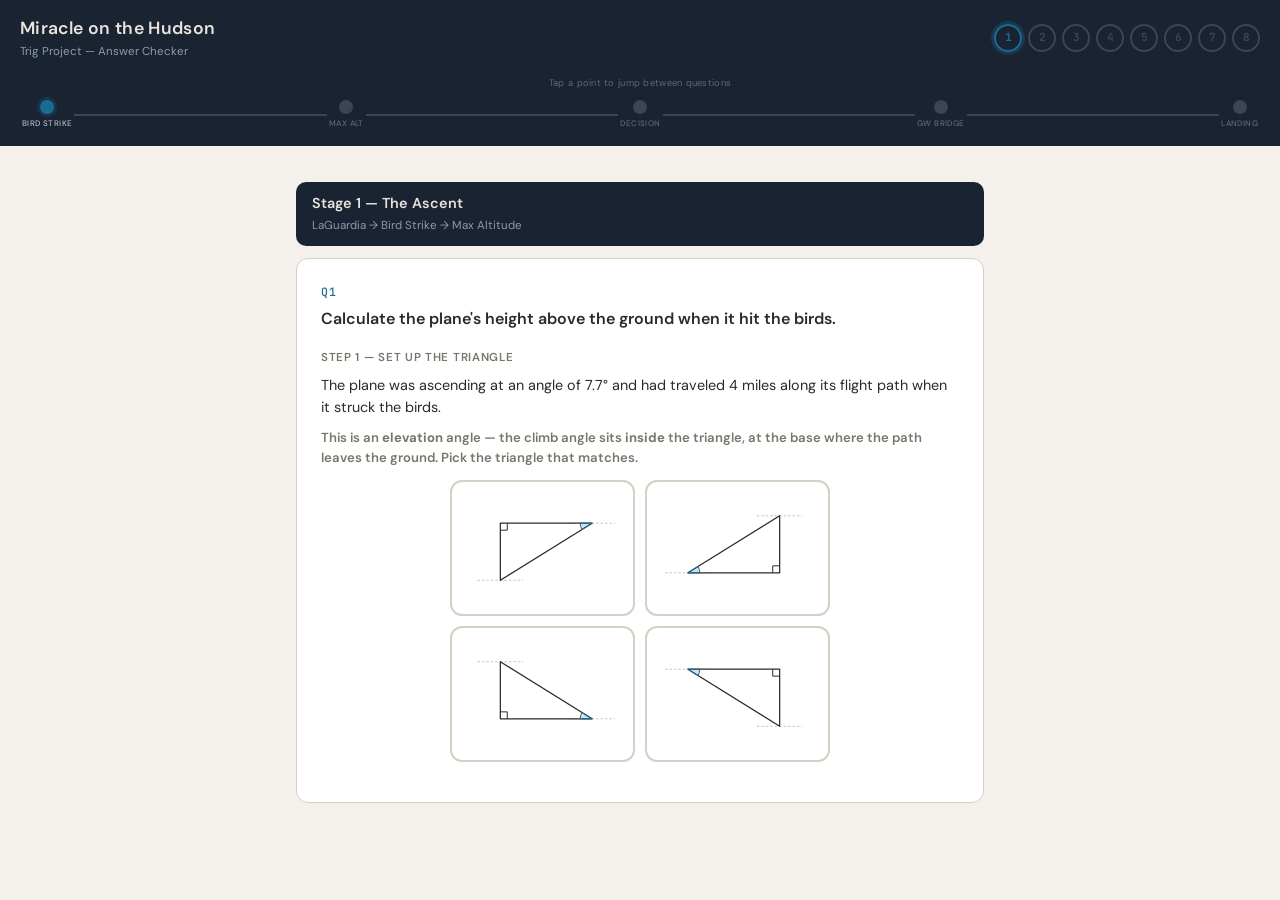
==== commit 97ddc84a: "Update index.html" ====
--- a/index.html
+++ b/index.html
@@ -138,6 +138,45 @@
 .calc-row input.c-warn{border-color:var(--warn);background:var(--warn-lt)}
 .calc-row input.c-err{border-color:var(--err);background:var(--err-lt)}
 
+/* ── TRIANGLE LABELER ── */
+.lab-wrap{margin:8px 0 14px;overflow:visible}
+.lab-stage{position:relative;width:100%;max-width:300px;margin:0 auto;aspect-ratio:310/230;overflow:visible}
+.lab-stage svg{position:absolute;inset:0;width:100%;height:100%;overflow:visible}
+.lab-zone{position:absolute;transform:translate(-50%,-50%);width:80px;height:30px;display:flex;align-items:center;justify-content:center;border:2px dashed var(--muted);border-radius:8px;background:rgba(255,255,255,.94);font-size:.68rem;font-weight:700;color:var(--muted);text-align:center;z-index:3;line-height:1.1;transition:transform .12s,background .12s,border-color .12s}
+.lab-zone.theta{border-color:var(--accent);color:var(--accent)}
+.lab-zone.hot{border-color:var(--accent);background:var(--accent-lt);transform:translate(-50%,-50%) scale(1.08)}
+.lab-zone.filled{border-style:solid;background:var(--ok-lt);border-color:var(--ok);color:var(--ok)}
+.lab-zone.filled.theta{background:var(--accent-lt);border-color:var(--accent);color:var(--accent)}
+.lab-tray{display:flex;flex-wrap:wrap;gap:10px;justify-content:center;margin-top:16px}
+.lab-chip{font-family:'DM Sans',sans-serif;font-size:.82rem;font-weight:700;padding:10px 16px;border-radius:22px;border:2px solid var(--text);background:#fff;color:var(--text);cursor:grab;user-select:none;-webkit-user-select:none;touch-action:none;box-shadow:0 1px 3px rgba(0,0,0,.12)}
+.lab-chip.theta{border-color:var(--accent);color:var(--accent)}
+.lab-chip.placed{opacity:.28;pointer-events:none;text-decoration:line-through;cursor:default}
+.lab-chip.dragging{opacity:.3}
+.lab-ghost{position:fixed;z-index:9999;pointer-events:none;font-family:'DM Sans',sans-serif;font-size:.82rem;font-weight:700;padding:10px 16px;border-radius:22px;border:2px solid var(--text);background:#fff;color:var(--text);box-shadow:0 8px 20px rgba(0,0,0,.28);transform:translate(-50%,-50%)}
+.lab-ghost.theta{border-color:var(--accent);color:var(--accent)}
+.lab-fb{margin-top:14px;padding:10px 14px;border-radius:8px;font-size:.86rem;font-weight:500;line-height:1.55;display:none}
+.lab-fb.show{display:block}
+.lab-fb.badger{background:var(--warn-lt);color:var(--warn);border-left:3px solid var(--warn)}
+.lab-fb.nudge{background:var(--err-lt);color:var(--err)}
+.lab-prompt{font-size:.82rem;color:var(--muted);margin:2px 0 12px;font-weight:600;line-height:1.5}
+.lab-static{width:100%;max-width:240px;margin:6px auto 4px;display:block}
+.lab-done-note{font-size:.78rem;color:var(--ok);font-weight:600;text-align:center;margin-top:2px}
+/* v2 overrides */
+.lab-zone{width:auto;min-width:44px;height:auto;min-height:30px;padding:5px 9px;white-space:nowrap}
+.lab-zone:not(.filled){color:transparent;font-size:0}
+.lab-zone:not(.filled)::after{content:'';display:block;width:9px;height:9px;border-radius:50%;background:var(--muted);opacity:.5}
+.lab-zone.ang{border-color:var(--accent);color:var(--accent)}
+.lab-zone.ang:not(.filled)::after{background:var(--accent);opacity:.7}
+.lab-zone.filled{font-size:.7rem}
+.lab-stage{max-width:340px;aspect-ratio:340/250}
+.lab-static{max-width:300px}
+.ori-grid{display:grid;grid-template-columns:1fr 1fr;gap:10px;max-width:380px;margin:0 auto}
+.ori-cell{background:#fff;border:2px solid var(--border);border-radius:12px;padding:4px;cursor:pointer;transition:border-color .15s,background .15s,box-shadow .15s;aspect-ratio:340/250;display:flex;align-items:center;justify-content:center}
+.ori-cell:hover{border-color:var(--accent)}
+.ori-cell svg{width:100%;height:100%}
+.ori-cell.ori-ok{border-color:var(--ok);background:var(--ok-lt);box-shadow:0 0 0 3px rgba(58,125,68,.25)}
+.ori-cell.ori-bad{border-color:var(--err);background:var(--err-lt);animation:oshake .3s}
+@keyframes oshake{0%,100%{transform:translateX(0)}25%{transform:translateX(-4px)}75%{transform:translateX(4px)}}
 @media(max-width:600px){
   .hdr{padding:10px 12px;flex-wrap:wrap;gap:8px}
   .hdr-dots{gap:4px}
@@ -209,6 +248,155 @@
     bridgeHeight:212, atcReport:900}
 ];
 
+/* ===== TRIANGLE LABELER v2 (orientation + 7-box label, elev/depr) ===== */
+var LABQ={
+ q1:{R:[255,175],LOW:[70,175],HIGH:[255,60],type:'elev',ratio:'sin'},
+ q2:{R:[85,175],LOW:[270,175],HIGH:[85,60],type:'elev',ratio:'sin'},
+ q5:{R:[255,60],LOW:[255,175],HIGH:[70,60],type:'depr',ratio:'tan'},
+ q6:{R:[85,60],LOW:[85,175],HIGH:[270,60],type:'depr',ratio:'tan'},
+ q7:{R:[270,175],LOW:[85,175],HIGH:[270,60],type:'depr',ratio:'tan'}
+};
+var LAB_CORRECT_SLOT={q1:1,q2:2,q5:0,q6:3,q7:1};
+var LABREL={sin:{rel:['opp','hyp'],dis:'adj'},tan:{rel:['opp','adj'],dis:'hyp'}};
+var LABNM={opp:'opposite',adj:'adjacent',hyp:'hypotenuse',theta:'\u03B8'};
+var VBW=340,VBH=250;
+function lU(a,b){var dx=b[0]-a[0],dy=b[1]-a[1],n=Math.hypot(dx,dy)||1;return[dx/n,dy/n];}
+function lMid(s){return[(s[0][0]+s[1][0])/2,(s[0][1]+s[1][1])/2];}
+function lCen(c){return[(c.R[0]+c.LOW[0]+c.HIGH[0])/3,(c.R[1]+c.LOW[1]+c.HIGH[1])/3];}
+function lOff(p,g,d){var dx=p[0]-g[0],dy=p[1]-g[1],n=Math.hypot(dx,dy)||1;return[p[0]+dx/n*d,p[1]+dy/n*d];}
+function lSeg(c,k){if(k==='opp')return[c.R,c.HIGH];if(k==='adj')return[c.R,c.LOW];return[c.LOW,c.HIGH];}
+function lThetaBox(c){return c.type==='elev'?'in_LOW':'out_HIGH';}
+function lBoxes(c){ // returns {id:[x,y]} for all 7
+  var g=lCen(c),b={};
+  ['opp','adj','hyp'].forEach(function(k){var m=lOff(lMid(lSeg(c,k)),g,32);b[k]=m;});
+  b.in_LOW=lOff(c.LOW,g,-26); b.out_LOW=lOff(c.LOW,g,40);
+  b.in_HIGH=lOff(c.HIGH,g,-26); b.out_HIGH=lOff(c.HIGH,g,40);
+  return b;
+}
+// transforms for orientation candidates
+function tCfg(c,fn){var n={type:c.type,ratio:c.ratio};['R','LOW','HIGH'].forEach(function(k){n[k]=fn(c[k]);});return n;}
+function tRot180(c){return tCfg(c,function(p){return[VBW-p[0],VBH-p[1]];});}
+function tFlipH(c){return tCfg(c,function(p){return[VBW-p[0],p[1]];});}
+function tFlipV(c){return tCfg(c,function(p){return[p[0],VBH-p[1]];});}
+// SVG of triangle. opts: {arc:bool, labels:bool, mini:bool}
+function lSVG(c,opts){
+  opts=opts||{};var g=lCen(c);
+  var s='<svg viewBox="0 0 '+VBW+' '+VBH+'" preserveAspectRatio="xMidYMid meet">';
+  // horizontal sight lines at acute vertices
+  [c.LOW,c.HIGH].forEach(function(V){s+='<line x1="'+(V[0]-46)+'" y1="'+V[1]+'" x2="'+(V[0]+46)+'" y2="'+V[1]+'" stroke="#B8B0A2" stroke-width="1.5" stroke-dasharray="5 4"/>';});
+  // triangle
+  s+='<polygon points="'+c.R[0]+','+c.R[1]+' '+c.LOW[0]+','+c.LOW[1]+' '+c.HIGH[0]+','+c.HIGH[1]+'" fill="#FFFFFF" stroke="#2C2A26" stroke-width="2.5" stroke-linejoin="round"/>';
+  // right-angle square at R
+  var ul=lU(c.R,c.LOW),uh=lU(c.R,c.HIGH);
+  var qp=[c.R[0]+ul[0]*14,c.R[1]+ul[1]*14],pp=[c.R[0]+uh[0]*14,c.R[1]+uh[1]*14],fp=[qp[0]+pp[0]-c.R[0],qp[1]+pp[1]-c.R[1]];
+  s+='<path d="M '+qp[0]+' '+qp[1]+' L '+fp[0]+' '+fp[1]+' L '+pp[0]+' '+pp[1]+'" fill="none" stroke="#2C2A26" stroke-width="2"/>';
+  if(opts.arc){ // draw the angle marker at its correct spot
+    if(c.type==='elev'){ // interior arc at LOW
+      var V=c.LOW,ur=lU(V,c.R),uH=lU(V,c.HIGH);
+      var pr=[V[0]+ur[0]*24,V[1]+ur[1]*24],pa=[V[0]+uH[0]*24,V[1]+uH[1]*24];
+      var cr=(pr[0]-V[0])*(pa[1]-V[1])-(pr[1]-V[1])*(pa[0]-V[0]),sw=cr>0?1:0;
+      s+='<path d="M '+V[0]+' '+V[1]+' L '+pr[0]+' '+pr[1]+' A 24 24 0 0 '+sw+' '+pa[0]+' '+pa[1]+' Z" fill="#1B6B93" fill-opacity="0.20" stroke="#1B6B93" stroke-width="2"/>';
+    } else { // depression: outside arc at HIGH between horizontal(away from triangle) and hyp
+      var V=c.HIGH,uH2=lU(V,c.LOW); // ray toward LOW along hypotenuse
+      var horizOut=(g[0]>V[0])?-1:1; // horizontal points away from centroid
+      var pr=[V[0]+horizOut*24,V[1]];
+      var pa=[V[0]+uH2[0]*24,V[1]+uH2[1]*24];
+      var cr=(pr[0]-V[0])*(pa[1]-V[1])-(pr[1]-V[1])*(pa[0]-V[0]),sw=cr>0?1:0;
+      s+='<path d="M '+V[0]+' '+V[1]+' L '+pr[0]+' '+pr[1]+' A 24 24 0 0 '+sw+' '+pa[0]+' '+pa[1]+' Z" fill="#1B6B93" fill-opacity="0.20" stroke="#1B6B93" stroke-width="2"/>';
+    }
+  }
+  if(opts.labels){
+    var rel=LABREL[c.ratio].rel,b=lBoxes(c);
+    rel.forEach(function(k){var p=b[k];s+='<text x="'+p[0]+'" y="'+(p[1]+4)+'" font-family="DM Sans,sans-serif" font-size="12" font-weight="700" fill="#3A7D44" text-anchor="middle">'+LABNM[k]+'</text>';});
+    var tp=b[lThetaBox(c)];s+='<text x="'+tp[0]+'" y="'+(tp[1]+5)+'" font-family="DM Sans,sans-serif" font-size="15" font-weight="700" fill="#1B6B93" text-anchor="middle">\u03B8</text>';
+  }
+  s+='</svg>';return s;
+}
+function labStatic(q){return '<div class="lab-static">'+lSVG(LABQ[q.id],{arc:true,labels:true})+'</div>';}
+var LAB_DIS_MSG={
+ hyp:'Hold on \u2014 you don\u2019t need the hypotenuse for this one. This works between the two legs: <b>opposite</b> and <b>adjacent</b>. Leave it in the tray.',
+ adj:'Hold on \u2014 you don\u2019t need the adjacent side here. This works between the <b>opposite</b> side and the <b>hypotenuse</b>. Leave it in the tray.'
+};
+/* ---- STEP 1: ORIENTATION PICKER ---- */
+function mountOrientation(qid){
+  var host=document.getElementById('lab-'+qid);if(!host||host.dataset.mounted==='ori')return;host.dataset.mounted='ori';
+  var c=LABQ[qid];
+  var pr=(c.type==='elev')
+    ?'This is an <b>elevation</b> angle \u2014 the climb angle sits <b>inside</b> the triangle, at the base where the path leaves the ground. Pick the triangle that matches.'
+    :'This is a <b>depression</b> angle \u2014 it\u2019s measured <b>down from the horizontal</b> at the high point, so it sits <b>outside</b> the triangle on top. Pick the triangle that matches.';
+  var slot=LAB_CORRECT_SLOT[qid],tf=[tRot180,tFlipH,tFlipV],ti=0,cells=[];
+  for(var i=0;i<4;i++){if(i===slot){cells.push({ok:true,cfg:c});}else{cells.push({ok:false,cfg:tf[ti](c)});ti++;}}
+  var html='<div class="lab-prompt">'+pr+'</div><div class="ori-grid">';
+  for(var i=0;i<4;i++){html+='<div class="ori-cell" data-ok="'+(cells[i].ok?1:0)+'" data-i="'+i+'">'+lSVG(cells[i].cfg,{arc:true,mini:true})+'</div>';}
+  html+='</div><div class="lab-fb" id="labfb-'+qid+'"></div>';
+  host.innerHTML=html;
+  var fb=document.getElementById('labfb-'+qid);
+  var cs=host.querySelectorAll('.ori-cell');
+  for(var i=0;i<cs.length;i++){(function(cell){cell.addEventListener('click',function(){
+    if(cell.dataset.ok==='1'){cell.classList.add('ori-ok');S[qid].oriOk=true;setTimeout(function(){render();},350);}
+    else{cell.classList.add('ori-bad');fb.className='lab-fb show nudge';fb.innerHTML=(c.type==='elev'?'Not that one. The angle should be <b>inside</b> the triangle at the base, with the ground horizontal beneath it.':'Not that one. A depression angle is <b>outside</b>, off the horizontal at the <b>top</b> \u2014 not inside, not at the bottom.');setTimeout(function(){cell.classList.remove('ori-bad');},500);}
+  });})(cs[i]);}
+}
+/* ---- STEP 2: 7-BOX LABELER ---- */
+function mountLabeler(qid){
+  var host=document.getElementById('lab-'+qid);if(!host||host.dataset.mounted==='lab')return;host.dataset.mounted='lab';
+  var q=null;for(var i=0;i<QS.length;i++){if(QS[i].id===qid){q=QS[i];break;}}
+  var c=LABQ[qid],s=S[qid];if(!s.tri)s.tri={placed:{}};
+  var rel=LABREL[c.ratio].rel,dis=LABREL[c.ratio].dis,boxes=lBoxes(c),thetaBox=lThetaBox(c);
+  var chips=['opp','adj','hyp','theta'];
+  var boxIds=['opp','adj','hyp','in_LOW','out_LOW','in_HIGH','out_HIGH'];
+  var html='<div class="lab-prompt">Drag each label onto the right box. Where does \u03B8 belong \u2014 inside or outside, top or bottom? Only place the sides this relationship needs.</div>';
+  html+='<div class="lab-stage" id="labstage-'+qid+'">'+lSVG(c,null);
+  boxIds.forEach(function(id){var p=boxes[id];var isTh=(id.indexOf('in_')===0||id.indexOf('out_')===0);html+='<div class="lab-zone'+(isTh?' ang':'')+'" data-zk="'+id+'" style="left:'+(p[0]/VBW*100).toFixed(2)+'%;top:'+(p[1]/VBH*100).toFixed(2)+'%"></div>';});
+  html+='</div><div class="lab-tray" id="labtray-'+qid+'">';
+  chips.forEach(function(k){html+='<div class="lab-chip'+(k==='theta'?' theta':'')+'" data-chip="'+k+'">'+LABNM[k]+'</div>';});
+  html+='</div><div class="lab-fb" id="labfb-'+qid+'"></div>';
+  host.innerHTML=html;
+  var stage=document.getElementById('labstage-'+qid),fb=document.getElementById('labfb-'+qid);
+  function zEl(k){return stage.querySelector('.lab-zone[data-zk="'+k+'"]');}
+  function cEl(k){return host.querySelector('.lab-chip[data-chip="'+k+'"]');}
+  function correctBoxFor(chip){if(chip==='theta')return thetaBox;return chip;} // side chip -> same-name side box
+  function fill(chip){var bx=correctBoxFor(chip);var z=zEl(bx);if(z){z.classList.add('filled');z.textContent=LABNM[chip];}var ch=cEl(chip);if(ch)ch.classList.add('placed');}
+  Object.keys(s.tri.placed).forEach(function(k){if(s.tri.placed[k])fill(k);});
+  function showFb(cls,msg){fb.className='lab-fb show '+cls;fb.innerHTML=msg;}
+  function complete(){var need=rel.concat(['theta']);for(var i=0;i<need.length;i++){if(!s.tri.placed[need[i]])return false;}return true;}
+  function startDrag(chip,e){
+    if(chip.classList.contains('placed'))return;e.preventDefault();
+    var key=chip.dataset.chip;
+    var ghost=document.createElement('div');ghost.className='lab-ghost'+(key==='theta'?' theta':'');ghost.textContent=LABNM[key];document.body.appendChild(ghost);
+    var ip=(e.touches?e.touches[0]:e);ghost.style.left=ip.clientX+'px';ghost.style.top=ip.clientY+'px';chip.classList.add('dragging');
+    function move(ev){var p=(ev.touches?ev.touches[0]:ev);ghost.style.left=p.clientX+'px';ghost.style.top=p.clientY+'px';
+      var zs=stage.querySelectorAll('.lab-zone:not(.filled)');for(var i=0;i<zs.length;i++){var r=zs[i].getBoundingClientRect();zs[i].classList.toggle('hot',p.clientX>=r.left&&p.clientX<=r.right&&p.clientY>=r.top&&p.clientY<=r.bottom);}}
+    function up(ev){
+      var p=(ev.changedTouches?ev.changedTouches[0]:ev);
+      document.removeEventListener('pointermove',move);document.removeEventListener('pointerup',up);
+      if(ghost.parentNode)ghost.parentNode.removeChild(ghost);chip.classList.remove('dragging');
+      var zs=stage.querySelectorAll('.lab-zone:not(.filled)'),hit=null;
+      for(var i=0;i<zs.length;i++){var r=zs[i].getBoundingClientRect();zs[i].classList.remove('hot');if(p.clientX>=r.left&&p.clientX<=r.right&&p.clientY>=r.top&&p.clientY<=r.bottom)hit=zs[i];}
+      var sr=stage.getBoundingClientRect(),over=p.clientX>=sr.left-20&&p.clientX<=sr.right+20&&p.clientY>=sr.top-20&&p.clientY<=sr.bottom+20;
+      if(key===dis){if(over||hit)showFb('badger',LAB_DIS_MSG[dis]);return;}
+      if(!hit)return;
+      var zk=hit.dataset.zk,want=correctBoxFor(key),isAng=(zk.indexOf('in_')===0||zk.indexOf('out_')===0);
+      if(zk===want){s.tri.placed[key]=true;fill(key);fb.className='lab-fb';fb.innerHTML='';
+        if(complete()){showFb('','\u2713 Triangle set up correctly. On to the values\u2026');fb.style.background='var(--ok-lt)';fb.style.color='var(--ok)';fb.style.borderLeft='3px solid var(--ok)';fb.className='lab-fb show';setTimeout(function(){completeLabeling(qid);},800);}
+        return;}
+      // wrong placement
+      if(key==='theta'){
+        if(!isAng){showFb('nudge','\u03B8 marks an <b>angle</b>, not a side \u2014 it goes at a corner.');}
+        else if(c.type==='elev'){showFb('nudge','Close, but an <b>elevation</b> angle is <b>inside</b> the triangle at the <b>base</b>. Try the inside corner where the path meets the ground.');}
+        else{showFb('nudge','Close, but a <b>depression</b> angle is <b>outside</b>, off the horizontal at the <b>top</b>. Look above the triangle.');}
+      } else {
+        if(isAng){showFb('nudge','That\u2019s a <b>side</b> label \u2014 it goes on a side, not at an angle.');}
+        else{showFb('nudge','Not that side. <b>Opposite</b> is across from the base angle; <b>adjacent</b> is the leg touching it; <b>hypotenuse</b> is across from the square corner.');}
+      }
+    }
+    document.addEventListener('pointermove',move);document.addEventListener('pointerup',up);
+  }
+  var cs=host.querySelectorAll('.lab-chip');for(var i=0;i<cs.length;i++){(function(ch){ch.addEventListener('pointerdown',function(e){startDrag(ch,e);});})(cs[i]);}
+}
+function completeLabeling(qid){var s=S[qid];s.labelOk=true;if(s.step<1)s.step=1;render();}
+/* ===== END LABELER v2 ===== */
+
 // ── STATE ──
 var S = {};
 var activeQ = 0;
@@ -219,6 +407,9 @@
     var q = QS[i];
     S[q.id] = {step:0, ratioOk:false, correct:false, dismissed:false, skipped:false, value:'', hintsUsed:[], hintsShown:{}};
     if (q.type === 'trig') {
+      S[q.id].oriOk = false;
+      S[q.id].labelOk = false;
+      S[q.id].tri = {placed:{}};
       S[q.id].fields = {opp:'',adj:'',hyp:'',angle:''};
       S[q.id].ratio = '';
       S[q.id].inverse = false;
@@ -356,7 +547,7 @@
 
 function resetQ(id){
   var hu=S[id].hintsUsed;
-  S[id]={step:1,ratioOk:false,correct:false,dismissed:false,skipped:false,value:'',hintsUsed:hu,hintsShown:{},
+  S[id]={step:0,oriOk:false,labelOk:false,tri:{placed:{}},ratioOk:false,correct:false,dismissed:false,skipped:false,value:'',hintsUsed:hu,hintsShown:{},
     fields:{opp:'',adj:'',hyp:'',angle:''},ratio:'',inverse:false,result:null,calcValue:'',calcUnit:'',calcFeedback:''};
   render();
 }
@@ -405,15 +596,24 @@
     m.appendChild(card);
   }
   renderTrack();renderDots();
+  var aq=QS[activeQ];
+  if(aq&&aq.type==='trig'&&!S[aq.id].labelOk&&!S[aq.id].dismissed){
+    if(!S[aq.id].oriOk)mountOrientation(aq.id);else mountLabeler(aq.id);
+  }
 }
 
 function renderTrig(q,s,qi){
   var h='';
-  // Step 1
-  h+='<div class="step show"><div class="step-label">Step 1 \u2014 Identify the Triangle</div><div class="step-text">'+q.context+'</div>';
-  if(s.hintsShown.sketch){h+='<div class="hint-text">'+q.sketch+'</div>';}
-  else if(!s.ratioOk&&!s.correct){h+='<button class="btn-hint" onclick="showHint(\''+q.id+'\',\'sketch\')">Need a hint?</button><br><br>';}
-  if(s.step===0&&!s.correct){h+='<button class="btn btn-go" onclick="advStep(\''+q.id+'\')">I\'ve sketched my triangle \u2192</button>';}
+  // Step 1 - LABEL THE TRIANGLE (drag & drop)
+  h+='<div class="step show"><div class="step-label">Step 1 \u2014 Set Up the Triangle</div><div class="step-text">'+q.context+'</div>';
+  if(!s.labelOk){
+    h+='<div class="lab-wrap" id="lab-'+q.id+'"></div>';
+  }else{
+    h+=labStatic(q);
+    h+='<div class="lab-done-note">\u2713 Triangle labeled \u2014 use it as your reference below.</div>';
+    if(s.hintsShown.sketch){h+='<div class="hint-text" style="margin-top:10px">'+q.sketch+'</div>';}
+    else if(!s.ratioOk&&!s.correct){h+='<div style="text-align:center;margin-top:10px"><button class="btn-hint" onclick="showHint(\''+q.id+'\',\'sketch\')">Need a hint?</button></div>';}
+  }
   h+='</div>';
   // Step 2
   if(s.step>=1){
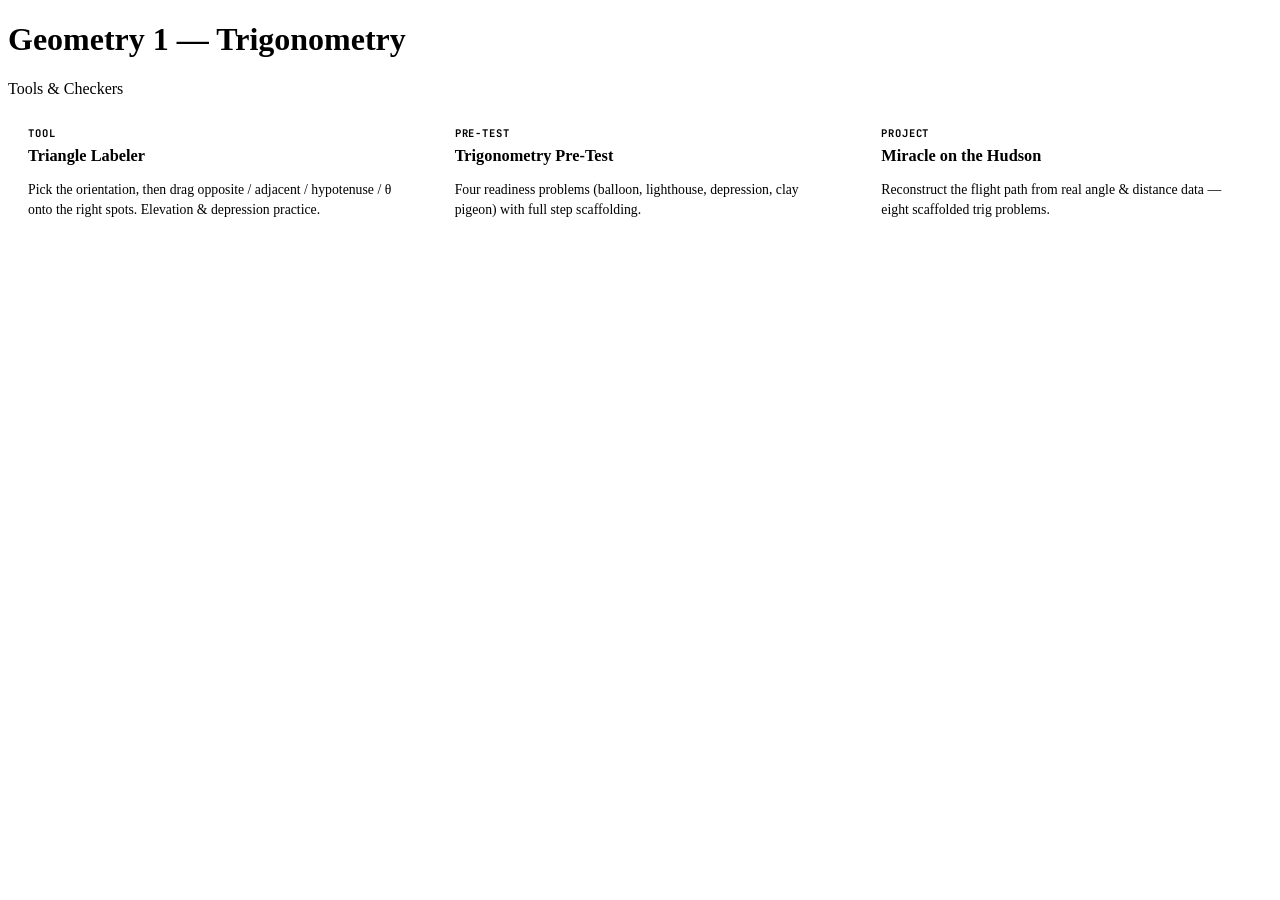
==== commit 6561b7a3: "full rework" ====
--- a/index.html
+++ b/index.html
@@ -3,755 +3,42 @@
 <head>
 <meta charset="UTF-8">
 <meta name="viewport" content="width=device-width, initial-scale=1.0">
-<title>Miracle on the Hudson — Answer Checker</title>
+<title>Geometry 1 — Trig Tools</title>
 <link href="https://fonts.googleapis.com/css2?family=DM+Sans:wght@400;500;600;700&family=JetBrains+Mono:wght@400;500&display=swap" rel="stylesheet">
+<link rel="stylesheet" href="assets/styles.css">
 <style>
-*,*::before,*::after{box-sizing:border-box;margin:0;padding:0}
-:root{
-  --bg:#F4F1EC;--surface:#FFF;--border:#D6D0C4;--text:#2C2A26;--muted:#7A756B;
-  --accent:#1B6B93;--accent-lt:#E8F1F5;--ok:#3A7D44;--ok-lt:#E6F2E8;
-  --warn:#C4841D;--warn-lt:#FDF3E4;--err:#B33A3A;--err-lt:#FBEAEA;
-}
-body{font-family:'DM Sans',sans-serif;background:var(--bg);color:var(--text);line-height:1.6;min-height:100vh}
-
-/* ── HEADER ── */
-.hdr{background:#1A2332;color:#E8E4DD;padding:14px 20px;position:sticky;top:0;z-index:100;display:flex;justify-content:space-between;align-items:center;gap:12px}
-.hdr-left h1{font-size:1.1rem;font-weight:600;letter-spacing:.02em}
-.hdr-left .sub{font-size:.72rem;color:#8A9BB0;margin-top:1px}
-.hdr-dots{display:flex;gap:6px;align-items:center}
-.qd{width:28px;height:28px;border-radius:50%;display:flex;align-items:center;justify-content:center;font-family:'JetBrains Mono',monospace;font-size:.7rem;font-weight:700;border:2px solid #3A4556;color:#3A4556;background:transparent;cursor:pointer;transition:all .2s;flex-shrink:0}
-.qd:hover{transform:scale(1.15)}
-.qd.done{background:var(--ok);border-color:var(--ok);color:#fff}
-.qd.skip{background:var(--warn);border-color:var(--warn);color:#fff}
-.qd.active{border-color:var(--accent);color:var(--accent);box-shadow:0 0 0 3px rgba(27,107,147,.3)}
-.qd.locked{border-color:#2A3344;color:#2A3344;cursor:default;opacity:.4}
-.qd.locked:hover{transform:none}
-
-/* ── FLIGHT NAV ── */
-.fp{background:#1A2332;padding:0 20px 12px;position:sticky;top:58px;z-index:99}
-.fp-hint{font-size:.58rem;color:#5A6A7A;text-align:center;margin-bottom:6px;letter-spacing:.03em}
-.ft{display:flex;align-items:center}
-.fn{display:flex;flex-direction:column;align-items:center;z-index:2;flex-shrink:0;cursor:pointer;padding:4px 2px;border-radius:8px;transition:background .2s}
-.fn:hover{background:rgba(255,255,255,.06)}
-.fn .d{width:14px;height:14px;border-radius:50%;background:#3A4556;border:2px solid #3A4556;transition:.3s}
-.fn.a .d{background:var(--accent);border-color:var(--accent);box-shadow:0 0 0 3px rgba(27,107,147,.25)}
-.fn.c .d{background:var(--ok);border-color:var(--ok)}
-.fn.sk .d{background:var(--warn);border-color:var(--warn)}
-.fn:hover .d{transform:scale(1.25)}
-.fn .l{font-size:.5rem;color:#5A6A7A;margin-top:3px;white-space:nowrap;text-transform:uppercase;letter-spacing:.05em;font-weight:500}
-.fn.a .l,.fn.c .l{color:#B0BCC8}
-.fn.sk .l{color:#D4A84A}
-.fl{flex:1;height:2px;background:#3A4556;z-index:1}
-.fl.c{background:var(--ok)}
-
-/* ── MAIN ── */
-.main{max-width:720px;margin:0 auto;padding:16px 16px 40px}
-
-/* Stage headers */
-.sh{margin:20px 0 12px;padding:10px 16px;background:#1A2332;color:#E8E4DD;border-radius:10px;display:none}
-.sh.v{display:block}
-.sh h2{font-size:.9rem;font-weight:600}
-.sh p{font-size:.72rem;color:#8A9BB0;margin-top:2px}
-
-/* Cards */
-.card{background:var(--surface);border:1px solid var(--border);border-radius:12px;padding:24px;margin-bottom:14px;display:none}
-.card.v{display:block}
-.card.done{display:block;padding:10px 18px;background:var(--ok-lt);border-color:var(--ok)}
-.card.done .qn{margin-bottom:0;color:var(--ok)}
-.card.done .qp,.card.done .step,.card.done .fb,.card.done .result-box,.card.done .btn{display:none}
-.done-check{color:var(--ok);font-weight:600;font-size:.82rem;display:inline;margin-left:8px}
-.card.skipped{display:block;padding:10px 18px;background:var(--warn-lt);border-color:var(--warn);cursor:pointer}
-.card.skipped .qn{margin-bottom:0;color:var(--warn)}
-.card.skipped .qp,.card.skipped .step,.card.skipped .fb,.card.skipped .result-box,.card.skipped .btn{display:none}
-.skip-tag{color:var(--warn);font-weight:600;font-size:.82rem;display:inline;margin-left:8px}
-
-.qn{font-family:'JetBrains Mono',monospace;font-size:.72rem;font-weight:500;color:var(--accent);text-transform:uppercase;letter-spacing:.08em;margin-bottom:6px}
-.qp{font-size:1rem;font-weight:600;margin-bottom:18px;line-height:1.5}
-
-/* Steps */
-.step{display:none;margin-bottom:16px;animation:fadeIn .3s ease}
-.step.show{display:block}
-@keyframes fadeIn{from{opacity:0;transform:translateY(8px)}to{opacity:1;transform:none}}
-.step-label{font-size:.72rem;font-weight:600;color:var(--muted);text-transform:uppercase;letter-spacing:.06em;margin-bottom:6px}
-.step-text{font-size:.9rem;color:var(--text);margin-bottom:10px;line-height:1.55}
-
-/* Triangle fields */
-.tri-grid{display:grid;grid-template-columns:1fr 1fr;gap:10px;max-width:360px;margin-bottom:12px}
-.tri-field label{display:block;font-size:.75rem;font-weight:600;color:var(--muted);margin-bottom:3px;text-transform:uppercase;letter-spacing:.04em}
-.tri-field input{
-  font-family:'JetBrains Mono',monospace;font-size:.95rem;padding:8px 12px;
-  border:2px solid var(--border);border-radius:8px;background:var(--bg);color:var(--text);width:100%;transition:border-color .2s;
-}
-.tri-field input:focus{outline:none;border-color:var(--accent)}
-.tri-field input.field-err{border-color:var(--err);background:var(--err-lt)}
-
-/* Ratio buttons */
-.ratio-row{display:flex;gap:10px;margin-bottom:12px;flex-wrap:wrap}
-.ratio-btn{
-  font-family:'JetBrains Mono',monospace;font-size:.95rem;font-weight:600;
-  padding:12px 24px;border:2px solid var(--accent);border-radius:8px;
-  background:var(--accent-lt);color:var(--accent);cursor:pointer;transition:.2s;min-width:80px;text-align:center;
-}
-.ratio-btn:hover{background:var(--accent);color:#fff}
-.ratio-btn.inv{border-color:#6B4C9A;background:#F3EFF8;color:#6B4C9A}
-.ratio-btn.inv:hover{background:#6B4C9A;color:#fff}
-
-/* Hint */
-.btn-hint{background:transparent;color:var(--warn);border:1.5px solid var(--warn);font-size:.8rem;padding:6px 14px;cursor:pointer;border-radius:8px;font-family:'DM Sans',sans-serif;font-weight:600;transition:.2s}
-.btn-hint:hover{background:var(--warn-lt)}
-.hint-text{background:var(--warn-lt);border-left:3px solid var(--warn);padding:10px 14px;border-radius:0 8px 8px 0;margin-bottom:10px;font-size:.9rem;color:var(--text);line-height:1.55;font-style:italic;animation:fadeIn .3s ease}
-
-/* Buttons */
-.btn{font-family:'DM Sans',sans-serif;font-size:.85rem;font-weight:600;padding:9px 18px;border:none;border-radius:8px;cursor:pointer;transition:.2s}
-.btn-go{background:var(--accent);color:#fff}
-.btn-go:hover{background:#155A7A}
-.btn-next{background:var(--ok);color:#fff}
-.btn-next:hover{background:#2E6B37}
-.btn-reset{background:transparent;color:var(--err);border:1.5px solid var(--err);font-size:.8rem;padding:6px 14px;cursor:pointer}
-.btn-reset:hover{background:var(--err-lt)}
-
-/* Select */
-select{font-family:'DM Sans',sans-serif;font-size:.92rem;padding:9px 12px;border:2px solid var(--border);border-radius:8px;background:var(--bg);color:var(--text);cursor:pointer}
-select.s-ok{border-color:var(--ok);background:var(--ok-lt)}
-select.s-err{border-color:var(--err);background:var(--err-lt)}
-
-/* Feedback */
-.fb{margin-top:12px;padding:10px 14px;border-radius:8px;font-size:.88rem;font-weight:500;display:none;line-height:1.5}
-.fb.show{display:block}
-.fb.ok{background:var(--ok-lt);color:var(--ok)}
-.fb.warn{background:var(--warn-lt);color:var(--warn)}
-.fb.err{background:var(--err-lt);color:var(--err)}
-
-/* Result box */
-.result-box{background:#F0F7FA;border:2px solid var(--accent);border-radius:10px;padding:16px 20px;margin-top:12px}
-.result-eq{font-family:'JetBrains Mono',monospace;font-size:1rem;color:var(--accent);font-weight:600;margin-bottom:4px}
-.result-val{font-family:'JetBrains Mono',monospace;font-size:1.3rem;color:var(--ok);font-weight:700}
-
-/* Calc row */
-.calc-row{display:flex;gap:10px;align-items:center;flex-wrap:wrap;margin-top:12px}
-.calc-row input{
-  font-family:'JetBrains Mono',monospace;font-size:1rem;padding:10px 14px;
-  border:2px solid var(--border);border-radius:8px;background:var(--bg);color:var(--text);width:160px;transition:border-color .2s;
-}
-.calc-row input:focus{outline:none;border-color:var(--accent)}
-.calc-row input.c-ok{border-color:var(--ok);background:var(--ok-lt)}
-.calc-row input.c-warn{border-color:var(--warn);background:var(--warn-lt)}
-.calc-row input.c-err{border-color:var(--err);background:var(--err-lt)}
-
-/* ── TRIANGLE LABELER ── */
-.lab-wrap{margin:8px 0 14px;overflow:visible}
-.lab-stage{position:relative;width:100%;max-width:300px;margin:0 auto;aspect-ratio:310/230;overflow:visible}
-.lab-stage svg{position:absolute;inset:0;width:100%;height:100%;overflow:visible}
-.lab-zone{position:absolute;transform:translate(-50%,-50%);width:80px;height:30px;display:flex;align-items:center;justify-content:center;border:2px dashed var(--muted);border-radius:8px;background:rgba(255,255,255,.94);font-size:.68rem;font-weight:700;color:var(--muted);text-align:center;z-index:3;line-height:1.1;transition:transform .12s,background .12s,border-color .12s}
-.lab-zone.theta{border-color:var(--accent);color:var(--accent)}
-.lab-zone.hot{border-color:var(--accent);background:var(--accent-lt);transform:translate(-50%,-50%) scale(1.08)}
-.lab-zone.filled{border-style:solid;background:var(--ok-lt);border-color:var(--ok);color:var(--ok)}
-.lab-zone.filled.theta{background:var(--accent-lt);border-color:var(--accent);color:var(--accent)}
-.lab-tray{display:flex;flex-wrap:wrap;gap:10px;justify-content:center;margin-top:16px}
-.lab-chip{font-family:'DM Sans',sans-serif;font-size:.82rem;font-weight:700;padding:10px 16px;border-radius:22px;border:2px solid var(--text);background:#fff;color:var(--text);cursor:grab;user-select:none;-webkit-user-select:none;touch-action:none;box-shadow:0 1px 3px rgba(0,0,0,.12)}
-.lab-chip.theta{border-color:var(--accent);color:var(--accent)}
-.lab-chip.placed{opacity:.28;pointer-events:none;text-decoration:line-through;cursor:default}
-.lab-chip.dragging{opacity:.3}
-.lab-ghost{position:fixed;z-index:9999;pointer-events:none;font-family:'DM Sans',sans-serif;font-size:.82rem;font-weight:700;padding:10px 16px;border-radius:22px;border:2px solid var(--text);background:#fff;color:var(--text);box-shadow:0 8px 20px rgba(0,0,0,.28);transform:translate(-50%,-50%)}
-.lab-ghost.theta{border-color:var(--accent);color:var(--accent)}
-.lab-fb{margin-top:14px;padding:10px 14px;border-radius:8px;font-size:.86rem;font-weight:500;line-height:1.55;display:none}
-.lab-fb.show{display:block}
-.lab-fb.badger{background:var(--warn-lt);color:var(--warn);border-left:3px solid var(--warn)}
-.lab-fb.nudge{background:var(--err-lt);color:var(--err)}
-.lab-prompt{font-size:.82rem;color:var(--muted);margin:2px 0 12px;font-weight:600;line-height:1.5}
-.lab-static{width:100%;max-width:240px;margin:6px auto 4px;display:block}
-.lab-done-note{font-size:.78rem;color:var(--ok);font-weight:600;text-align:center;margin-top:2px}
-/* v2 overrides */
-.lab-zone{width:auto;min-width:44px;height:auto;min-height:30px;padding:5px 9px;white-space:nowrap}
-.lab-zone:not(.filled){color:transparent;font-size:0}
-.lab-zone:not(.filled)::after{content:'';display:block;width:9px;height:9px;border-radius:50%;background:var(--muted);opacity:.5}
-.lab-zone.ang{border-color:var(--accent);color:var(--accent)}
-.lab-zone.ang:not(.filled)::after{background:var(--accent);opacity:.7}
-.lab-zone.filled{font-size:.7rem}
-.lab-stage{max-width:340px;aspect-ratio:340/250}
-.lab-static{max-width:300px}
-.ori-grid{display:grid;grid-template-columns:1fr 1fr;gap:10px;max-width:380px;margin:0 auto}
-.ori-cell{background:#fff;border:2px solid var(--border);border-radius:12px;padding:4px;cursor:pointer;transition:border-color .15s,background .15s,box-shadow .15s;aspect-ratio:340/250;display:flex;align-items:center;justify-content:center}
-.ori-cell:hover{border-color:var(--accent)}
-.ori-cell svg{width:100%;height:100%}
-.ori-cell.ori-ok{border-color:var(--ok);background:var(--ok-lt);box-shadow:0 0 0 3px rgba(58,125,68,.25)}
-.ori-cell.ori-bad{border-color:var(--err);background:var(--err-lt);animation:oshake .3s}
-@keyframes oshake{0%,100%{transform:translateX(0)}25%{transform:translateX(-4px)}75%{transform:translateX(4px)}}
-@media(max-width:600px){
-  .hdr{padding:10px 12px;flex-wrap:wrap;gap:8px}
-  .hdr-dots{gap:4px}
-  .qd{width:24px;height:24px;font-size:.6rem}
-  .fp{padding:0 12px 10px}
-  .main{padding:12px 10px 40px}
-  .card{padding:18px 14px}
-  .fn .l{font-size:.42rem}
-  .tri-grid{gap:8px}
-  .calc-row input{width:120px}
-}
+.hub-grid{display:grid;grid-template-columns:repeat(auto-fit,minmax(240px,1fr));gap:16px;margin-top:8px}
+.hub-card{background:var(--surface);border:1px solid var(--border);border-radius:12px;padding:20px;text-decoration:none;color:var(--text);display:block;transition:transform .15s,box-shadow .15s,border-color .15s}
+.hub-card:hover{transform:translateY(-3px);box-shadow:0 8px 22px rgba(0,0,0,.10);border-color:var(--accent)}
+.hub-card .tag{font-family:'JetBrains Mono',monospace;font-size:.66rem;font-weight:700;color:var(--accent);text-transform:uppercase;letter-spacing:.08em}
+.hub-card h3{font-size:1.02rem;font-weight:700;margin:6px 0 6px}
+.hub-card p{font-size:.86rem;color:var(--muted);line-height:1.5}
+.hub-soon{opacity:.5;pointer-events:none}
+.hub-soon .tag{color:var(--muted)}
 </style>
 </head>
 <body>
 <header class="hdr">
-  <div class="hdr-left"><h1>Miracle on the Hudson</h1><div class="sub">Trig Project &mdash; Answer Checker</div></div>
-  <div class="hdr-dots" id="hdrDots"></div>
+  <div class="hdr-left"><h1>Geometry 1 — Trigonometry</h1><div class="sub">Tools &amp; Checkers</div></div>
 </header>
-<div class="fp"><div class="fp-hint">Tap a point to jump between questions</div><div class="ft" id="ft"></div></div>
-<main class="main" id="main"></main>
-
+<main class="main">
+  <div class="hub-grid" id="hubGrid"></div>
+</main>
 <script>
-var NODES = ['Bird Strike','Max Alt','Decision','GW Bridge','Landing'];
-var NODE_Q_MAP = [0, 1, 2, 4, 6];
-
-var STAGES = [
-  {t:'Stage 1 \u2014 The Ascent', d:'LaGuardia \u2192 Bird Strike \u2192 Max Altitude'},
-  {t:'Stage 2 \u2014 The Descent', d:'Max Altitude \u2192 Decision Point'},
-  {t:'Stage 3 \u2014 The Approach', d:'GW Bridge \u2192 Hudson River Landing'}
+var CARDS=[
+ {tag:'Tool',title:'Triangle Labeler',desc:'Pick the orientation, then drag opposite / adjacent / hypotenuse / \u03B8 onto the right spots. Elevation &amp; depression practice.',href:'tools/triangle-labeler.html',status:'live'},
+ {tag:'Pre-Test',title:'Trigonometry Pre-Test',desc:'Four readiness problems (balloon, lighthouse, depression, clay pigeon) with full step scaffolding.',href:'checkers/hudson-pretest.html',status:'live'},
+ {tag:'Project',title:'Miracle on the Hudson',desc:'Reconstruct the flight path from real angle &amp; distance data \u2014 eight scaffolded trig problems.',href:'checkers/hudson.html',status:'live'}
 ];
-
-var QS = [
-  {id:'q1', stage:0, num:'Q1', type:'trig', unitType:'length',
-    prompt:'Calculate the plane\'s height above the ground when it hit the birds.',
-    context:'The plane was ascending at an angle of 7.7\u00B0 and had traveled 4 miles along its flight path when it struck the birds.',
-    sketch:'The plane\'s path is the hypotenuse. The ground is the adjacent side. The height is the opposite side. The 7.7\u00B0 angle is at the ground.',
-    expected:{x:'opp', angle:[7.5,7.9], hyp:[[3.8,4.2],[20900,21400]], adj:null, opp:null, ratios:['sin']}},
-  {id:'q2', stage:0, num:'Q2', type:'trig', unitType:'length',
-    prompt:'How far could the plane travel during the 19-second climb to max altitude?',
-    context:'After the bird strike, the plane continued to climb at 2\u00B0 and reached a maximum altitude of 3,060 feet.',
-    sketch:'First: subtract your Q1 answer from 3,060 to find how much higher the plane climbed. That extra altitude is the opposite side. The 2\u00B0 angle is at the base. The distance traveled is the hypotenuse \u2014 that\'s your unknown.',
-    expected:{x:'hyp', angle:[1.8,2.2], opp:[[150,320]], adj:null, hyp:null, ratios:['sin']}},
-  {id:'q3', stage:1, num:'Q3', type:'select',
-    prompt:'The plane dropped 1,390 feet while covering 0.5 miles horizontally. Was the actual distance traveled greater than, less than, or equal to 0.5 miles?',
-    hint:'The horizontal distance is one leg of the right triangle. The actual flight path is the hypotenuse. In any right triangle, which side is always the longest?',
-    options:['Choose one...','Greater than 0.5 miles','Less than 0.5 miles','Equal to 0.5 miles'], ch:1846527719},
-  {id:'q4', stage:1, num:'Q4', type:'select',
-    prompt:'How do you know?',
-    hint:'Think about the relationship between the hypotenuse and the legs in any right triangle.',
-    options:['Choose one...','The hypotenuse is always longer than either leg','The angle was steep so it went farther','The plane was moving fast'], ch:173942290},
-  {id:'q5', stage:1, num:'Q5', type:'trig', unitType:'degrees',
-    prompt:'At what angle did the plane descend?',
-    context:'The plane dropped 1,390 feet. The horizontal distance covered was 0.5 miles.',
-    sketch:'The altitude drop (1,390 ft) is the opposite side. The horizontal distance is the adjacent side \u2014 convert 0.5 miles to feet first! The descent angle is what you\'re solving for.',
-    expected:{x:'angle', opp:[[1380,1400]], adj:[[2620,2680]], hyp:null, angle:null, ratios:['tan']}},
-  {id:'q6', stage:2, num:'Q6', type:'trig', unitType:'length',
-    prompt:'The airplane leveled off at a 3\u00B0 descent angle for the next two miles. How many feet did it drop in altitude?',
-    context:'Descent angle is 3\u00B0. Horizontal distance is 2 miles.',
-    sketch:'The horizontal distance is the adjacent side \u2014 convert to feet! The altitude drop is the opposite side (your unknown). The 3\u00B0 angle is the descent angle.',
-    expected:{x:'opp', angle:[2.8,3.2], adj:[[1.8,2.2],[10400,10700]], hyp:null, opp:null, ratios:['tan']}},
-  {id:'q7', stage:2, num:'Q7', type:'trig', unitType:'length',
-    prompt:'The GW Bridge is 6 miles from where the plane landed. How high was the plane when it passed over the bridge?',
-    context:'The plane descended at 2\u00B0 from the GW Bridge to its landing on the Hudson (altitude = 0 ft). Horizontal distance: 6 miles.',
-    sketch:'Work backwards from landing. The horizontal distance (6 miles) is the adjacent side \u2014 convert to feet! The height at the bridge is the opposite side (your unknown). The 2\u00B0 descent angle connects them.',
-    expected:{x:'opp', angle:[1.8,2.2], adj:[[5.8,6.2],[31400,32000]], hyp:null, opp:null, ratios:['tan']}},
-  {id:'q8', stage:2, num:'Q8', type:'clearance',
-    prompt:'The George Washington Bridge is 212 feet tall. By how many feet did the plane clear the bridge?',
-    hint:'Clearance = (your Q7 answer) \u2212 212 feet.',
-    bridgeHeight:212, atcReport:900}
-];
-
-/* ===== TRIANGLE LABELER v2 (orientation + 7-box label, elev/depr) ===== */
-var LABQ={
- q1:{R:[255,175],LOW:[70,175],HIGH:[255,60],type:'elev',ratio:'sin'},
- q2:{R:[85,175],LOW:[270,175],HIGH:[85,60],type:'elev',ratio:'sin'},
- q5:{R:[255,60],LOW:[255,175],HIGH:[70,60],type:'depr',ratio:'tan'},
- q6:{R:[85,60],LOW:[85,175],HIGH:[270,60],type:'depr',ratio:'tan'},
- q7:{R:[270,175],LOW:[85,175],HIGH:[270,60],type:'depr',ratio:'tan'}
-};
-var LAB_CORRECT_SLOT={q1:1,q2:2,q5:0,q6:3,q7:1};
-var LABREL={sin:{rel:['opp','hyp'],dis:'adj'},tan:{rel:['opp','adj'],dis:'hyp'}};
-var LABNM={opp:'opposite',adj:'adjacent',hyp:'hypotenuse',theta:'\u03B8'};
-var VBW=340,VBH=250;
-function lU(a,b){var dx=b[0]-a[0],dy=b[1]-a[1],n=Math.hypot(dx,dy)||1;return[dx/n,dy/n];}
-function lMid(s){return[(s[0][0]+s[1][0])/2,(s[0][1]+s[1][1])/2];}
-function lCen(c){return[(c.R[0]+c.LOW[0]+c.HIGH[0])/3,(c.R[1]+c.LOW[1]+c.HIGH[1])/3];}
-function lOff(p,g,d){var dx=p[0]-g[0],dy=p[1]-g[1],n=Math.hypot(dx,dy)||1;return[p[0]+dx/n*d,p[1]+dy/n*d];}
-function lSeg(c,k){if(k==='opp')return[c.R,c.HIGH];if(k==='adj')return[c.R,c.LOW];return[c.LOW,c.HIGH];}
-function lThetaBox(c){return c.type==='elev'?'in_LOW':'out_HIGH';}
-function lBoxes(c){ // returns {id:[x,y]} for all 7
-  var g=lCen(c),b={};
-  ['opp','adj','hyp'].forEach(function(k){var m=lOff(lMid(lSeg(c,k)),g,32);b[k]=m;});
-  b.in_LOW=lOff(c.LOW,g,-26); b.out_LOW=lOff(c.LOW,g,40);
-  b.in_HIGH=lOff(c.HIGH,g,-26); b.out_HIGH=lOff(c.HIGH,g,40);
-  return b;
-}
-// transforms for orientation candidates
-function tCfg(c,fn){var n={type:c.type,ratio:c.ratio};['R','LOW','HIGH'].forEach(function(k){n[k]=fn(c[k]);});return n;}
-function tRot180(c){return tCfg(c,function(p){return[VBW-p[0],VBH-p[1]];});}
-function tFlipH(c){return tCfg(c,function(p){return[VBW-p[0],p[1]];});}
-function tFlipV(c){return tCfg(c,function(p){return[p[0],VBH-p[1]];});}
-// SVG of triangle. opts: {arc:bool, labels:bool, mini:bool}
-function lSVG(c,opts){
-  opts=opts||{};var g=lCen(c);
-  var s='<svg viewBox="0 0 '+VBW+' '+VBH+'" preserveAspectRatio="xMidYMid meet">';
-  // horizontal sight lines at acute vertices
-  [c.LOW,c.HIGH].forEach(function(V){s+='<line x1="'+(V[0]-46)+'" y1="'+V[1]+'" x2="'+(V[0]+46)+'" y2="'+V[1]+'" stroke="#B8B0A2" stroke-width="1.5" stroke-dasharray="5 4"/>';});
-  // triangle
-  s+='<polygon points="'+c.R[0]+','+c.R[1]+' '+c.LOW[0]+','+c.LOW[1]+' '+c.HIGH[0]+','+c.HIGH[1]+'" fill="#FFFFFF" stroke="#2C2A26" stroke-width="2.5" stroke-linejoin="round"/>';
-  // right-angle square at R
-  var ul=lU(c.R,c.LOW),uh=lU(c.R,c.HIGH);
-  var qp=[c.R[0]+ul[0]*14,c.R[1]+ul[1]*14],pp=[c.R[0]+uh[0]*14,c.R[1]+uh[1]*14],fp=[qp[0]+pp[0]-c.R[0],qp[1]+pp[1]-c.R[1]];
-  s+='<path d="M '+qp[0]+' '+qp[1]+' L '+fp[0]+' '+fp[1]+' L '+pp[0]+' '+pp[1]+'" fill="none" stroke="#2C2A26" stroke-width="2"/>';
-  if(opts.arc){ // draw the angle marker at its correct spot
-    if(c.type==='elev'){ // interior arc at LOW
-      var V=c.LOW,ur=lU(V,c.R),uH=lU(V,c.HIGH);
-      var pr=[V[0]+ur[0]*24,V[1]+ur[1]*24],pa=[V[0]+uH[0]*24,V[1]+uH[1]*24];
-      var cr=(pr[0]-V[0])*(pa[1]-V[1])-(pr[1]-V[1])*(pa[0]-V[0]),sw=cr>0?1:0;
-      s+='<path d="M '+V[0]+' '+V[1]+' L '+pr[0]+' '+pr[1]+' A 24 24 0 0 '+sw+' '+pa[0]+' '+pa[1]+' Z" fill="#1B6B93" fill-opacity="0.20" stroke="#1B6B93" stroke-width="2"/>';
-    } else { // depression: outside arc at HIGH between horizontal(away from triangle) and hyp
-      var V=c.HIGH,uH2=lU(V,c.LOW); // ray toward LOW along hypotenuse
-      var horizOut=(g[0]>V[0])?-1:1; // horizontal points away from centroid
-      var pr=[V[0]+horizOut*24,V[1]];
-      var pa=[V[0]+uH2[0]*24,V[1]+uH2[1]*24];
-      var cr=(pr[0]-V[0])*(pa[1]-V[1])-(pr[1]-V[1])*(pa[0]-V[0]),sw=cr>0?1:0;
-      s+='<path d="M '+V[0]+' '+V[1]+' L '+pr[0]+' '+pr[1]+' A 24 24 0 0 '+sw+' '+pa[0]+' '+pa[1]+' Z" fill="#1B6B93" fill-opacity="0.20" stroke="#1B6B93" stroke-width="2"/>';
-    }
-  }
-  if(opts.labels){
-    var rel=LABREL[c.ratio].rel,b=lBoxes(c);
-    rel.forEach(function(k){var p=b[k];s+='<text x="'+p[0]+'" y="'+(p[1]+4)+'" font-family="DM Sans,sans-serif" font-size="12" font-weight="700" fill="#3A7D44" text-anchor="middle">'+LABNM[k]+'</text>';});
-    var tp=b[lThetaBox(c)];s+='<text x="'+tp[0]+'" y="'+(tp[1]+5)+'" font-family="DM Sans,sans-serif" font-size="15" font-weight="700" fill="#1B6B93" text-anchor="middle">\u03B8</text>';
-  }
-  s+='</svg>';return s;
-}
-function labStatic(q){return '<div class="lab-static">'+lSVG(LABQ[q.id],{arc:true,labels:true})+'</div>';}
-var LAB_DIS_MSG={
- hyp:'Hold on \u2014 you don\u2019t need the hypotenuse for this one. This works between the two legs: <b>opposite</b> and <b>adjacent</b>. Leave it in the tray.',
- adj:'Hold on \u2014 you don\u2019t need the adjacent side here. This works between the <b>opposite</b> side and the <b>hypotenuse</b>. Leave it in the tray.'
-};
-/* ---- STEP 1: ORIENTATION PICKER ---- */
-function mountOrientation(qid){
-  var host=document.getElementById('lab-'+qid);if(!host||host.dataset.mounted==='ori')return;host.dataset.mounted='ori';
-  var c=LABQ[qid];
-  var pr=(c.type==='elev')
-    ?'This is an <b>elevation</b> angle \u2014 the climb angle sits <b>inside</b> the triangle, at the base where the path leaves the ground. Pick the triangle that matches.'
-    :'This is a <b>depression</b> angle \u2014 it\u2019s measured <b>down from the horizontal</b> at the high point, so it sits <b>outside</b> the triangle on top. Pick the triangle that matches.';
-  var slot=LAB_CORRECT_SLOT[qid],tf=[tRot180,tFlipH,tFlipV],ti=0,cells=[];
-  for(var i=0;i<4;i++){if(i===slot){cells.push({ok:true,cfg:c});}else{cells.push({ok:false,cfg:tf[ti](c)});ti++;}}
-  var html='<div class="lab-prompt">'+pr+'</div><div class="ori-grid">';
-  for(var i=0;i<4;i++){html+='<div class="ori-cell" data-ok="'+(cells[i].ok?1:0)+'" data-i="'+i+'">'+lSVG(cells[i].cfg,{arc:true,mini:true})+'</div>';}
-  html+='</div><div class="lab-fb" id="labfb-'+qid+'"></div>';
-  host.innerHTML=html;
-  var fb=document.getElementById('labfb-'+qid);
-  var cs=host.querySelectorAll('.ori-cell');
-  for(var i=0;i<cs.length;i++){(function(cell){cell.addEventListener('click',function(){
-    if(cell.dataset.ok==='1'){cell.classList.add('ori-ok');S[qid].oriOk=true;setTimeout(function(){render();},350);}
-    else{cell.classList.add('ori-bad');fb.className='lab-fb show nudge';fb.innerHTML=(c.type==='elev'?'Not that one. The angle should be <b>inside</b> the triangle at the base, with the ground horizontal beneath it.':'Not that one. A depression angle is <b>outside</b>, off the horizontal at the <b>top</b> \u2014 not inside, not at the bottom.');setTimeout(function(){cell.classList.remove('ori-bad');},500);}
-  });})(cs[i]);}
-}
-/* ---- STEP 2: 7-BOX LABELER ---- */
-function mountLabeler(qid){
-  var host=document.getElementById('lab-'+qid);if(!host||host.dataset.mounted==='lab')return;host.dataset.mounted='lab';
-  var q=null;for(var i=0;i<QS.length;i++){if(QS[i].id===qid){q=QS[i];break;}}
-  var c=LABQ[qid],s=S[qid];if(!s.tri)s.tri={placed:{}};
-  var rel=LABREL[c.ratio].rel,dis=LABREL[c.ratio].dis,boxes=lBoxes(c),thetaBox=lThetaBox(c);
-  var chips=['opp','adj','hyp','theta'];
-  var boxIds=['opp','adj','hyp','in_LOW','out_LOW','in_HIGH','out_HIGH'];
-  var html='<div class="lab-prompt">Drag each label onto the right box. Where does \u03B8 belong \u2014 inside or outside, top or bottom? Only place the sides this relationship needs.</div>';
-  html+='<div class="lab-stage" id="labstage-'+qid+'">'+lSVG(c,null);
-  boxIds.forEach(function(id){var p=boxes[id];var isTh=(id.indexOf('in_')===0||id.indexOf('out_')===0);html+='<div class="lab-zone'+(isTh?' ang':'')+'" data-zk="'+id+'" style="left:'+(p[0]/VBW*100).toFixed(2)+'%;top:'+(p[1]/VBH*100).toFixed(2)+'%"></div>';});
-  html+='</div><div class="lab-tray" id="labtray-'+qid+'">';
-  chips.forEach(function(k){html+='<div class="lab-chip'+(k==='theta'?' theta':'')+'" data-chip="'+k+'">'+LABNM[k]+'</div>';});
-  html+='</div><div class="lab-fb" id="labfb-'+qid+'"></div>';
-  host.innerHTML=html;
-  var stage=document.getElementById('labstage-'+qid),fb=document.getElementById('labfb-'+qid);
-  function zEl(k){return stage.querySelector('.lab-zone[data-zk="'+k+'"]');}
-  function cEl(k){return host.querySelector('.lab-chip[data-chip="'+k+'"]');}
-  function correctBoxFor(chip){if(chip==='theta')return thetaBox;return chip;} // side chip -> same-name side box
-  function fill(chip){var bx=correctBoxFor(chip);var z=zEl(bx);if(z){z.classList.add('filled');z.textContent=LABNM[chip];}var ch=cEl(chip);if(ch)ch.classList.add('placed');}
-  Object.keys(s.tri.placed).forEach(function(k){if(s.tri.placed[k])fill(k);});
-  function showFb(cls,msg){fb.className='lab-fb show '+cls;fb.innerHTML=msg;}
-  function complete(){var need=rel.concat(['theta']);for(var i=0;i<need.length;i++){if(!s.tri.placed[need[i]])return false;}return true;}
-  function startDrag(chip,e){
-    if(chip.classList.contains('placed'))return;e.preventDefault();
-    var key=chip.dataset.chip;
-    var ghost=document.createElement('div');ghost.className='lab-ghost'+(key==='theta'?' theta':'');ghost.textContent=LABNM[key];document.body.appendChild(ghost);
-    var ip=(e.touches?e.touches[0]:e);ghost.style.left=ip.clientX+'px';ghost.style.top=ip.clientY+'px';chip.classList.add('dragging');
-    function move(ev){var p=(ev.touches?ev.touches[0]:ev);ghost.style.left=p.clientX+'px';ghost.style.top=p.clientY+'px';
-      var zs=stage.querySelectorAll('.lab-zone:not(.filled)');for(var i=0;i<zs.length;i++){var r=zs[i].getBoundingClientRect();zs[i].classList.toggle('hot',p.clientX>=r.left&&p.clientX<=r.right&&p.clientY>=r.top&&p.clientY<=r.bottom);}}
-    function up(ev){
-      var p=(ev.changedTouches?ev.changedTouches[0]:ev);
-      document.removeEventListener('pointermove',move);document.removeEventListener('pointerup',up);
-      if(ghost.parentNode)ghost.parentNode.removeChild(ghost);chip.classList.remove('dragging');
-      var zs=stage.querySelectorAll('.lab-zone:not(.filled)'),hit=null;
-      for(var i=0;i<zs.length;i++){var r=zs[i].getBoundingClientRect();zs[i].classList.remove('hot');if(p.clientX>=r.left&&p.clientX<=r.right&&p.clientY>=r.top&&p.clientY<=r.bottom)hit=zs[i];}
-      var sr=stage.getBoundingClientRect(),over=p.clientX>=sr.left-20&&p.clientX<=sr.right+20&&p.clientY>=sr.top-20&&p.clientY<=sr.bottom+20;
-      if(key===dis){if(over||hit)showFb('badger',LAB_DIS_MSG[dis]);return;}
-      if(!hit)return;
-      var zk=hit.dataset.zk,want=correctBoxFor(key),isAng=(zk.indexOf('in_')===0||zk.indexOf('out_')===0);
-      if(zk===want){s.tri.placed[key]=true;fill(key);fb.className='lab-fb';fb.innerHTML='';
-        if(complete()){showFb('','\u2713 Triangle set up correctly. On to the values\u2026');fb.style.background='var(--ok-lt)';fb.style.color='var(--ok)';fb.style.borderLeft='3px solid var(--ok)';fb.className='lab-fb show';setTimeout(function(){completeLabeling(qid);},800);}
-        return;}
-      // wrong placement
-      if(key==='theta'){
-        if(!isAng){showFb('nudge','\u03B8 marks an <b>angle</b>, not a side \u2014 it goes at a corner.');}
-        else if(c.type==='elev'){showFb('nudge','Close, but an <b>elevation</b> angle is <b>inside</b> the triangle at the <b>base</b>. Try the inside corner where the path meets the ground.');}
-        else{showFb('nudge','Close, but a <b>depression</b> angle is <b>outside</b>, off the horizontal at the <b>top</b>. Look above the triangle.');}
-      } else {
-        if(isAng){showFb('nudge','That\u2019s a <b>side</b> label \u2014 it goes on a side, not at an angle.');}
-        else{showFb('nudge','Not that side. <b>Opposite</b> is across from the base angle; <b>adjacent</b> is the leg touching it; <b>hypotenuse</b> is across from the square corner.');}
-      }
-    }
-    document.addEventListener('pointermove',move);document.addEventListener('pointerup',up);
-  }
-  var cs=host.querySelectorAll('.lab-chip');for(var i=0;i<cs.length;i++){(function(ch){ch.addEventListener('pointerdown',function(e){startDrag(ch,e);});})(cs[i]);}
-}
-function completeLabeling(qid){var s=S[qid];s.labelOk=true;if(s.step<1)s.step=1;render();}
-/* ===== END LABELER v2 ===== */
-
-// ── STATE ──
-var S = {};
-var activeQ = 0;
-
-function init() {
-  S = {};
-  for (var i = 0; i < QS.length; i++) {
-    var q = QS[i];
-    S[q.id] = {step:0, ratioOk:false, correct:false, dismissed:false, skipped:false, value:'', hintsUsed:[], hintsShown:{}};
-    if (q.type === 'trig') {
-      S[q.id].oriOk = false;
-      S[q.id].labelOk = false;
-      S[q.id].tri = {placed:{}};
-      S[q.id].fields = {opp:'',adj:'',hyp:'',angle:''};
-      S[q.id].ratio = '';
-      S[q.id].inverse = false;
-      S[q.id].result = null;
-      S[q.id].calcValue = '';
-      S[q.id].calcUnit = '';
-      S[q.id].calcFeedback = '';
-    }
-    if (q.type === 'clearance') {
-      S[q.id].calcValue = '';
-      S[q.id].calcFeedback = '';
-    }
-  }
-  activeQ = 0;
-}
-
-// ── PROGRESSION ──
-function stageOk(st) {
-  if (st === 0) return true;
-  for (var i = 0; i < QS.length; i++) { if (QS[i].stage === st-1 && !S[QS[i].id].dismissed) return false; }
-  return true;
-}
-function qUnlocked(qi) {
-  var q = QS[qi];
-  if (!stageOk(q.stage)) return false;
-  if (qi === 0) return true;
-  var p = QS[qi-1];
-  if (p.stage !== q.stage) return true;
-  return S[p.id].dismissed;
-}
-function qReachable(qi) {
-  // For nav: any question in an unlocked stage is reachable
-  return stageOk(QS[qi].stage);
-}
-function stageDone(st) {
-  for (var i = 0; i < QS.length; i++) { if (QS[i].stage === st && !S[QS[i].id].dismissed) return false; }
-  return true;
-}
-
-// ── HELPERS ──
-function inRange(v,ranges) {
-  if (!ranges) return true;
-  for (var i=0;i<ranges.length;i++){var r=ranges[i];if(Array.isArray(r)&&v>=r[0]&&v<=r[1])return true;}
-  return false;
-}
-function fmt(n) {
-  if (Math.abs(n)>=100) return Math.round(n).toLocaleString();
-  if (Math.abs(n)>=10) return n.toFixed(1);
-  return n.toFixed(4);
-}
-function esc(s){return(s||'').replace(/&/g,'&amp;').replace(/"/g,'&quot;').replace(/</g,'&lt;');}
-function copyObj(o){return JSON.parse(JSON.stringify(o));}
-function detectUnit(q,s){
-  if(q.unitType==='degrees')return 'degrees';
-  var fk=['opp','adj','hyp'],nv=[];
-  for(var i=0;i<fk.length;i++){var tv=(s.fields[fk[i]]||'').toString().trim();if(tv.toLowerCase()==='x'||!tv)continue;var n=parseFloat(tv);if(!isNaN(n))nv.push(n);}
-  var small=true;for(var i=0;i<nv.length;i++){if(nv[i]>=100){small=false;break;}}
-  return(nv.length>0&&small)?'miles':'feet';
-}
-
-function _h(s){var v=5381;for(var i=0;i<s.length;i++){v=((v<<5)+v)+s.charCodeAt(i);v=v&v;}return v>>>0;}
-
-// ── ACTIONS ──
-function navTo(qi) {
-  if(qi<0||qi>=QS.length)return;
-  if(qi>activeQ){for(var j=activeQ;j<qi;j++){if(!S[QS[j].id].dismissed&&!S[QS[j].id].correct)S[QS[j].id].skipped=true;}}
-  S[QS[qi].id].skipped=false;
-  activeQ=qi;render();window.scrollTo({top:0,behavior:'smooth'});
-}
-function advStep(id){S[id].step++;render();}
-function dismissQ(id){
-  S[id].dismissed=true;S[id].skipped=false;
-  var qi=-1;for(var i=0;i<QS.length;i++){if(QS[i].id===id){qi=i;break;}}
-  if(qi<QS.length-1){activeQ=qi+1;}
-  render();window.scrollTo({top:0,behavior:'smooth'});
-}
-function showHint(id,hid){
-  S[id].hintsShown[hid]=true;
-  if(S[id].hintsUsed.indexOf(hid)===-1)S[id].hintsUsed.push(hid);
-  render();
-}
-function updField(id,k,v){S[id].fields[k]=v;S[id].result=null;S[id].ratioOk=false;}
-function selAns(id,v){S[id].value=v;S[id].correct=false;render();}
-function chkSel(id){
-  var q=null;for(var i=0;i<QS.length;i++){if(QS[i].id===id){q=QS[i];break;}}
-  S[id].correct=(_h(S[id].value)===q.ch);render();
-}
-function updCalc(id,val){S[id].calcValue=val;S[id].calcFeedback='';}
-function updCalcUnit(id,val){S[id].calcUnit=val;S[id].calcFeedback='';}
-
-function clickRatio(id,ratio,inverse){
-  var q=null;for(var i=0;i<QS.length;i++){if(QS[i].id===id){q=QS[i];break;}}
-  var s=S[id],f=s.fields,ex=q.expected;
-  var xField=null,xCount=0,fk=['opp','adj','hyp','angle'];
-  for(var i=0;i<fk.length;i++){if((f[fk[i]]||'').toString().toLowerCase().trim()==='x'){xField=fk[i];xCount++;}}
-  if(xCount!==1){s.result={error:'Mark exactly one field as "x" \u2014 the value you are solving for.'};render();return;}
-  if(xField!==ex.x){s.result={error:'Think about what the question is asking you to find. Which measurement is the unknown?'};render();return;}
-  if(xField==='angle'&&!inverse){s.result={error:'You\'re solving for an angle. When you know the sides and need the angle, you need an inverse trig function.'};render();return;}
-  if(xField!=='angle'&&inverse){s.result={error:'You\'re solving for a side, not an angle. Use a regular trig ratio (SIN, COS, or TAN) instead of an inverse.'};render();return;}
-  var errs={},names={opp:'Opposite',adj:'Adjacent',hyp:'Hypotenuse',angle:'Angle'};
-  for(var i=0;i<fk.length;i++){var k=fk[i];if(k===xField)continue;var tv=(f[k]||'').toString().trim();if(!tv)continue;var n=parseFloat(tv);if(isNaN(n)){errs[k]=true;continue;}var expected=(k==='angle')?(ex.angle?[ex.angle]:null):ex[k];if(expected&&!inRange(n,expected))errs[k]=true;}
-  if(Object.keys(errs).length>0){var bad=Object.keys(errs).map(function(k){return names[k];}).join(', ');s.result={error:'Check your value for: '+bad+'. Re-read the problem and review your diagram.',ef:errs};render();return;}
-  if(ex.ratios.indexOf(ratio)===-1){s.result={error:'That ratio does not connect your angle to the unknown. Think: SOH-CAH-TOA. Which ratio uses the sides you have?'};render();return;}
-  var vals={};for(var i=0;i<fk.length;i++){var k=fk[i];var tv=(f[k]||'').trim();if(tv.toLowerCase()==='x'||!tv)continue;vals[k]=parseFloat(tv);}
-  var rad=function(d){return d*Math.PI/180;};var ans=null;
-  if(xField==='opp'){if(ratio==='sin')ans=vals.hyp*Math.sin(rad(vals.angle));if(ratio==='tan')ans=vals.adj*Math.tan(rad(vals.angle));}
-  if(xField==='adj'){if(ratio==='cos')ans=vals.hyp*Math.cos(rad(vals.angle));if(ratio==='tan')ans=vals.opp/Math.tan(rad(vals.angle));}
-  if(xField==='hyp'){if(ratio==='sin')ans=vals.opp/Math.sin(rad(vals.angle));if(ratio==='cos')ans=vals.adj/Math.cos(rad(vals.angle));}
-  if(xField==='angle'){if(ratio==='sin')ans=Math.asin(vals.opp/vals.hyp)*180/Math.PI;if(ratio==='cos')ans=Math.acos(vals.adj/vals.hyp)*180/Math.PI;if(ratio==='tan')ans=Math.atan(vals.opp/vals.adj)*180/Math.PI;}
-  if(ans===null||isNaN(ans)){s.result={error:'Something went wrong. Check your values.'};render();return;}
-  var rm={sin:['opp','hyp'],cos:['adj','hyp'],tan:['opp','adj']};var parts=rm[ratio];var eq='';
-  if(xField==='angle'){eq=ratio+'\u207B\u00B9( '+vals[parts[0]]+' / '+vals[parts[1]]+' ) = ?';}
-  else if(xField===parts[0]){eq=ratio+'('+vals.angle+'\u00B0) \u00D7 '+vals[parts[1]]+' = ?';}
-  else if(xField===parts[1]){eq=vals[parts[0]]+' / '+ratio+'('+vals.angle+'\u00B0) = ?';}
-  s.ratio=ratio;s.inverse=inverse;s.result={answer:ans,equation:eq};s.ratioOk=true;s.calcValue='';s.calcUnit='';s.calcFeedback='';render();
-}
-
-function checkCalc(id){
-  var q=null;for(var i=0;i<QS.length;i++){if(QS[i].id===id){q=QS[i];break;}}
-  var s=S[id];var typed=parseFloat(s.calcValue);
-  if(isNaN(typed)){s.calcFeedback='err:Enter a number.';render();return;}
-  var computed=s.result.answer;var computedUnit=detectUnit(q,s);
-  var studentVal=typed;
-  if(q.unitType==='length'){
-    var su=s.calcUnit||'feet';
-    if(computedUnit==='feet'&&su==='miles')studentVal=typed*5280;
-    if(computedUnit==='miles'&&su==='feet')studentVal=typed/5280;
-  }
-  var diff=Math.abs(studentVal-computed);var pct=(computed!==0)?(diff/Math.abs(computed))*100:diff;
-  if(pct<=2){s.correct=true;s.calcFeedback='ok';}
-  else if(pct<=8){s.calcFeedback='warn:Close! Double-check your rounding or make sure your calculator is in degree mode.';}
-  else{s.calcFeedback='err:That\'s not matching. Re-enter the equation in your calculator carefully. If you\'re stuck, bring your work to your teacher.';}
-  render();
-}
-
-function resetQ(id){
-  var hu=S[id].hintsUsed;
-  S[id]={step:0,oriOk:false,labelOk:false,tri:{placed:{}},ratioOk:false,correct:false,dismissed:false,skipped:false,value:'',hintsUsed:hu,hintsShown:{},
-    fields:{opp:'',adj:'',hyp:'',angle:''},ratio:'',inverse:false,result:null,calcValue:'',calcUnit:'',calcFeedback:''};
-  render();
-}
-
-function updClearance(id,val){S[id].calcValue=val;S[id].calcFeedback='';}
-
-function checkClearance(id){
-  var q=null;for(var i=0;i<QS.length;i++){if(QS[i].id===id){q=QS[i];break;}}
-  var s=S[id];var typed=parseFloat(s.calcValue);
-  if(isNaN(typed)){s.calcFeedback='err:Enter a number.';render();return;}
-  var _a=q.bridgeHeight*3+114,_b=q.bridgeHeight*5-10,_c=q.bridgeHeight*3-36,_d=q.bridgeHeight*6-72;
-  if(typed>=_a&&typed<=_b){s.correct=true;s.calcFeedback='ok';}
-  else if(typed>=_c&&typed<=_d){s.calcFeedback='warn:That\'s in the neighborhood but seems off. Clearance = (height at bridge) \u2212 212. Double-check your subtraction.';}
-  else{s.calcFeedback='err:That doesn\'t seem right. Clearance = (your Q7 answer) \u2212 212 feet. Try again, or bring your work to your teacher.';}
-  render();
-}
-
-// ── RENDER ──
-function render(){
-  var m=document.getElementById('main');m.innerHTML='';
-  var cs=-1;
-  for(var qi=0;qi<QS.length;qi++){
-    var q=QS[qi];
-    if(q.stage!==cs){
-      cs=q.stage;
-      var stageHasActive=false;for(var k=0;k<QS.length;k++){if(QS[k].stage===q.stage&&k===activeQ){stageHasActive=true;break;}}
-      if(stageDone(q.stage)&&!stageHasActive){while(qi<QS.length-1&&QS[qi+1].stage===q.stage)qi++;continue;}
-      if(stageHasActive||stageOk(q.stage)){var sh=document.createElement('div');sh.className='sh v';sh.innerHTML='<h2>'+STAGES[q.stage].t+'</h2><p>'+STAGES[q.stage].d+'</p>';m.appendChild(sh);}
-    }
-    var s=S[q.id];var card=document.createElement('div');
-    if(s.dismissed){
-      card.className='card done';card.id='c-'+q.id;
-      card.innerHTML='<div class="qn">'+q.num+'<span class="done-check">\u2713 Complete</span></div>';
-    }else if(s.skipped&&qi!==activeQ){
-      card.className='card skipped';card.id='c-'+q.id;
-      card.innerHTML='<div class="qn">'+q.num+'<span class="skip-tag">\u25CB Skipped \u2014 tap to return</span></div>';
-      (function(idx){card.addEventListener('click',function(){navTo(idx);});})(qi);
-    }else if(qi===activeQ){
-      card.className='card v';card.id='c-'+q.id;
-      var h='<div class="qn">'+q.num+'</div><div class="qp">'+q.prompt+'</div>';
-      if(q.type==='trig')h+=renderTrig(q,s,qi);
-      else if(q.type==='clearance')h+=renderClearance(q,s,qi);
-      else h+=renderSel(q,s,qi);
-      card.innerHTML=h;
-    }else{continue;}
-    m.appendChild(card);
-  }
-  renderTrack();renderDots();
-  var aq=QS[activeQ];
-  if(aq&&aq.type==='trig'&&!S[aq.id].labelOk&&!S[aq.id].dismissed){
-    if(!S[aq.id].oriOk)mountOrientation(aq.id);else mountLabeler(aq.id);
-  }
-}
-
-function renderTrig(q,s,qi){
-  var h='';
-  // Step 1 - LABEL THE TRIANGLE (drag & drop)
-  h+='<div class="step show"><div class="step-label">Step 1 \u2014 Set Up the Triangle</div><div class="step-text">'+q.context+'</div>';
-  if(!s.labelOk){
-    h+='<div class="lab-wrap" id="lab-'+q.id+'"></div>';
-  }else{
-    h+=labStatic(q);
-    h+='<div class="lab-done-note">\u2713 Triangle labeled \u2014 use it as your reference below.</div>';
-    if(s.hintsShown.sketch){h+='<div class="hint-text" style="margin-top:10px">'+q.sketch+'</div>';}
-    else if(!s.ratioOk&&!s.correct){h+='<div style="text-align:center;margin-top:10px"><button class="btn-hint" onclick="showHint(\''+q.id+'\',\'sketch\')">Need a hint?</button></div>';}
-  }
-  h+='</div>';
-  // Step 2
-  if(s.step>=1){
-    var ef=(s.result&&s.result.ef)||{};
-    h+='<div class="step show"><div class="step-label">Step 2 \u2014 Label What You Know</div><div class="step-text">Fill in the value for each part you know. Put <strong>x</strong> for the unknown. Leave unused fields blank.</div><div class="tri-grid">';
-    var fk=['opp','adj','hyp','angle'],fn={opp:'Opposite',adj:'Adjacent',hyp:'Hypotenuse',angle:'Angle'};
-    for(var i=0;i<fk.length;i++){var k=fk[i];h+='<div class="tri-field"><label>'+fn[k]+'</label><input type="text" value="'+esc(s.fields[k])+'" oninput="updField(\''+q.id+'\',\''+k+'\',this.value)" class="'+(ef[k]?'field-err':'')+'" '+((s.ratioOk||s.correct)?'readonly ':'')+' placeholder="value or x"></div>';}
-    h+='</div>';
-    if(s.step===1&&!s.ratioOk&&!s.correct){h+='<button class="btn btn-go" onclick="advStep(\''+q.id+'\')">I\'ve labeled my triangle \u2192</button>';}
-    h+='</div>';
-  }
-  // Step 3
-  if(s.step>=2&&!s.ratioOk&&!s.correct){
-    h+='<div class="step show"><div class="step-label">Step 3 \u2014 Choose Your Ratio</div><div class="step-text">Which trig ratio connects your angle to the sides you labeled?</div><div class="ratio-row">';
-    h+='<button class="ratio-btn" onclick="clickRatio(\''+q.id+'\',\'sin\',false)">SIN</button>';
-    h+='<button class="ratio-btn" onclick="clickRatio(\''+q.id+'\',\'cos\',false)">COS</button>';
-    h+='<button class="ratio-btn" onclick="clickRatio(\''+q.id+'\',\'tan\',false)">TAN</button>';
-    h+='</div><div class="ratio-row">';
-    h+='<button class="ratio-btn inv" onclick="clickRatio(\''+q.id+'\',\'sin\',true)">SIN\u207B\u00B9</button>';
-    h+='<button class="ratio-btn inv" onclick="clickRatio(\''+q.id+'\',\'cos\',true)">COS\u207B\u00B9</button>';
-    h+='<button class="ratio-btn inv" onclick="clickRatio(\''+q.id+'\',\'tan\',true)">TAN\u207B\u00B9</button>';
-    h+='</div></div>';
-  }
-  // Ratio error
-  if(s.result&&s.result.error&&!s.ratioOk&&!s.correct){
-    h+='<div class="fb err show">\u26A0 '+s.result.error+'<br><br><strong>Bring your work to your teacher for help.</strong></div>';
-    h+='<div style="margin-top:10px"><button class="btn btn-reset" onclick="resetQ(\''+q.id+'\')">\u21BA Start Over</button></div>';
-  }
-  // Step 4 - calculator
-  if(s.ratioOk&&!s.correct){
-    h+='<div class="step show"><div class="step-label">Step 4 \u2014 Solve with Your Calculator</div>';
-    h+='<div class="result-box"><div class="result-eq">'+s.result.equation+'</div></div>';
-    h+='<div class="step-text" style="margin-top:12px">Type this into your calculator and enter your answer:</div>';
-    h+='<div class="calc-row">';
-    var cfClass='';if(s.calcFeedback){if(s.calcFeedback==='ok')cfClass=' c-ok';else if(s.calcFeedback.indexOf('warn:')===0)cfClass=' c-warn';else if(s.calcFeedback.indexOf('err:')===0)cfClass=' c-err';}
-    h+='<input type="text" inputmode="decimal" value="'+esc(s.calcValue)+'" placeholder="Your answer" oninput="updCalc(\''+q.id+'\',this.value)" class="'+cfClass.trim()+'">';
-    if(q.unitType==='length'){h+='<select onchange="updCalcUnit(\''+q.id+'\',this.value)"><option value="feet"'+(s.calcUnit==='feet'||!s.calcUnit?' selected':'')+'>feet</option><option value="miles"'+(s.calcUnit==='miles'?' selected':'')+'>miles</option></select>';}
-    else{h+='<span style="font-size:.85rem;color:var(--muted);font-weight:500">degrees</span>';}
-    h+='<button class="btn btn-go" onclick="checkCalc(\''+q.id+'\')">Check</button></div>';
-    if(s.calcFeedback&&s.calcFeedback!=='ok'){var fbType=s.calcFeedback.indexOf('warn:')===0?'warn':'err';var fbMsg=s.calcFeedback.split(':').slice(1).join(':');h+='<div class="fb '+fbType+' show" style="margin-top:10px">'+fbMsg+'</div>';}
-    h+='</div>';
-  }
-  // Success
-  if(s.correct){
-    var du=detectUnit(q,s);var doneEq=s.result.equation.replace('= ?','= '+fmt(s.result.answer)+' '+du);
-    h+='<div class="step show"><div class="result-box"><div class="result-eq">'+doneEq+'</div><div class="result-val">\u2713 '+s.calcValue+' '+(s.calcUnit||du)+'</div></div>';
-    h+='<div class="fb ok show" style="margin-top:12px">\u2713 Nice work! Your setup and calculation are correct.</div>';
-    h+='<div style="margin-top:10px"><button class="btn btn-next" onclick="dismissQ(\''+q.id+'\')">'+(qi<QS.length-1?'Continue':'Finish')+' \u2192</button></div></div>';
-  }
-  return h;
-}
-
-function renderSel(q,s,qi){
-  var h='<div class="step show">';
-  if(s.hintsShown.hint){h+='<div class="hint-text" style="margin-bottom:12px">'+q.hint+'</div>';}
-  else if(!s.correct){h+='<div style="margin-bottom:12px"><button class="btn-hint" onclick="showHint(\''+q.id+'\',\'hint\')">Need a hint?</button></div>';}
-  h+='<select onchange="selAns(\''+q.id+'\',this.value)" class="'+(s.correct?'s-ok':(s.value&&s.value!==q.options[0]&&!s.correct?'s-err':''))+'">';
-  for(var i=0;i<q.options.length;i++){var o=q.options[i];h+='<option value="'+esc(o)+'" '+(s.value===o?'selected':'')+'>'+o+'</option>';}
-  h+='</select>';
-  if(!s.correct){h+='<div style="margin-top:10px"><button class="btn btn-go" onclick="chkSel(\''+q.id+'\')">Check</button></div>';}
-  if(s.correct){h+='<div class="fb ok show" style="margin-top:10px">\u2713 That\'s right!</div><div style="margin-top:10px"><button class="btn btn-next" onclick="dismissQ(\''+q.id+'\')">Continue \u2192</button></div>';}
-  else if(s.value&&s.value!==q.options[0]){h+='<div class="fb err show" style="margin-top:10px">Not quite \u2014 try again.</div>';}
-  h+='</div>';return h;
-}
-
-function renderClearance(q,s,qi){
-  var h='<div class="step show">';
-  h+='<div class="step-text">Air traffic controllers reported seeing the plane clear the George Washington Bridge by less than 900 feet. The bridge is '+q.bridgeHeight+' feet tall.</div>';
-  if(s.hintsShown.hint){h+='<div class="hint-text">'+q.hint+'</div>';}
-  else if(!s.correct){h+='<div style="margin-bottom:12px"><button class="btn-hint" onclick="showHint(\''+q.id+'\',\'hint\')">Need a hint?</button></div>';}
-  if(!s.correct){
-    h+='<div class="step-text" style="font-weight:600">How many feet of clearance did the plane have above the bridge?</div>';
-    h+='<div class="calc-row">';
-    var cfClass='';if(s.calcFeedback){if(s.calcFeedback==='ok')cfClass=' c-ok';else if(s.calcFeedback.indexOf('warn:')===0)cfClass=' c-warn';else if(s.calcFeedback.indexOf('err:')===0)cfClass=' c-err';}
-    h+='<input type="text" inputmode="decimal" value="'+esc(s.calcValue)+'" placeholder="Clearance in feet" oninput="updClearance(\''+q.id+'\',this.value)" class="'+cfClass.trim()+'">';
-    h+='<span style="font-size:.85rem;color:var(--muted);font-weight:500">feet</span>';
-    h+='<button class="btn btn-go" onclick="checkClearance(\''+q.id+'\')">Check</button></div>';
-    if(s.calcFeedback&&s.calcFeedback!=='ok'){var fbType=s.calcFeedback.indexOf('warn:')===0?'warn':'err';var fbMsg=s.calcFeedback.split(':').slice(1).join(':');h+='<div class="fb '+fbType+' show" style="margin-top:10px">'+fbMsg+'</div>';}
-  }
-  if(s.correct){
-    var val=parseFloat(s.calcValue);
-    h+='<div class="result-box" style="margin-top:12px"><div class="result-eq">Plane height at bridge \u2212 Bridge height = Clearance</div><div class="result-val">\u2248 '+Math.round(val)+' feet of clearance</div></div>';
-    if(val<q.atcReport){h+='<div class="fb ok show" style="margin-top:12px">\u2713 Your answer confirms the controllers\' report \u2014 the plane cleared the bridge by less than '+q.atcReport+' feet. An incredibly tight margin.</div>';}
-    else{h+='<div class="fb warn show" style="margin-top:12px">Your answer of '+Math.round(val)+' feet is right at the '+q.atcReport+'-foot mark. Due to rounding, the actual clearance was likely just under '+q.atcReport+' feet \u2014 confirming the controllers\' report. Either way, an incredibly tight margin.</div>';}
-    // Flight path summary
-    h+='<div style="margin-top:16px;padding:14px;background:var(--bg);border-radius:10px;border:1px solid var(--border)">';
-    h+='<div style="font-size:.8rem;font-weight:600;color:var(--muted);text-transform:uppercase;letter-spacing:.05em;margin-bottom:8px">Your Flight Path Summary</div>';
-    var sm=[{id:'q1',label:'Height at bird strike'},{id:'q2',label:'Distance climbed to max altitude'},{id:'q5',label:'Descent angle'},{id:'q6',label:'Altitude drop during 3\u00B0 descent'},{id:'q7',label:'Height at GW Bridge'}];
-    for(var i=0;i<sm.length;i++){var ss=S[sm[i].id];if(ss&&ss.correct&&ss.result&&ss.result.answer!==undefined){var sq=null;for(var j=0;j<QS.length;j++){if(QS[j].id===sm[i].id){sq=QS[j];break;}}var du=sq?detectUnit(sq,ss):'feet';h+='<div style="font-size:.88rem;padding:3px 0;color:var(--text)">'+sm[i].label+': <strong>'+fmt(ss.result.answer)+' '+du+'</strong></div>';}}
-    h+='</div>';
-    h+='<div style="margin-top:12px"><button class="btn btn-next" onclick="dismissQ(\''+q.id+'\')">Finish \u2192</button></div>';
-  }
-  h+='</div>';return h;
-}
-
-// ── HEADER DOTS ──
-function renderDots(){
-  var c=document.getElementById('hdrDots');c.innerHTML='';
-  for(var i=0;i<QS.length;i++){
-    var q=QS[i],s=S[q.id];
-    var dot=document.createElement('div');dot.className='qd';
-    if(s.dismissed){dot.classList.add('done');}
-    else if(s.skipped){dot.classList.add('skip');}
-    else if(i===activeQ){dot.classList.add('active');}
-    dot.textContent=(i+1);
-    (function(idx){dot.addEventListener('click',function(){navTo(idx);});})(i);
-    c.appendChild(dot);
-  }
-}
-
-// ── FLIGHT TRACK ──
-function renderTrack(){
-  var t=document.getElementById('ft');t.innerHTML='';
-  // Find which node the active question belongs to
-  var activeNode=0;
-  for(var i=NODES.length-1;i>=0;i--){if(activeQ>=NODE_Q_MAP[i]){activeNode=i;break;}}
-  var nodeSkipped=[];
-  for(var i=0;i<NODES.length;i++){var startQ=NODE_Q_MAP[i];var endQ=(i<NODES.length-1)?NODE_Q_MAP[i+1]:QS.length;var hs=false;for(var j=startQ;j<endQ;j++){if(S[QS[j].id].skipped){hs=true;break;}}nodeSkipped.push(hs);}
-  // Check which nodes are fully complete
-  var nodeDone=[];
-  for(var i=0;i<NODES.length;i++){var startQ=NODE_Q_MAP[i];var endQ=(i<NODES.length-1)?NODE_Q_MAP[i+1]:QS.length;var allDone=true;for(var j=startQ;j<endQ;j++){if(!S[QS[j].id].dismissed){allDone=false;break;}}nodeDone.push(allDone);}
-  for(var i=0;i<NODES.length;i++){
-    if(i>0){var ln=document.createElement('div');ln.className='fl'+(nodeDone[i-1]?' c':'');t.appendChild(ln);}
-    var n=document.createElement('div');var cls='fn';
-    if(nodeDone[i])cls+=' c';
-    else if(i===activeNode)cls+=' a';
-    if(nodeSkipped[i])cls+=' sk';
-    n.className=cls;
-    n.innerHTML='<div class="d"></div><div class="l">'+NODES[i]+'</div>';
-    (function(idx){n.addEventListener('click',function(){var tq=NODE_Q_MAP[idx];for(var j=tq;j<QS.length;j++){if(!S[QS[j].id].dismissed){navTo(j);return;}}navTo(tq);});})(i);
-    t.appendChild(n);
-  }
-}
-
-// ── INIT ──
-init();
-for(var i=0;i<QS.length;i++){if(!S[QS[i].id].dismissed){activeQ=i;break;}}
-render();
+var g=document.getElementById('hubGrid');
+CARDS.forEach(function(c){
+  var soon=c.status!=='live';
+  var a=document.createElement('a');
+  a.className='hub-card'+(soon?' hub-soon':'');
+  a.href=soon?'#':c.href;
+  a.innerHTML='<div class="tag">'+c.tag+(soon?' \u00b7 coming soon':'')+'</div><h3>'+c.title+'</h3><p>'+c.desc+'</p>';
+  g.appendChild(a);
+});
 </script>
 </body>
-</html>
+</html>
